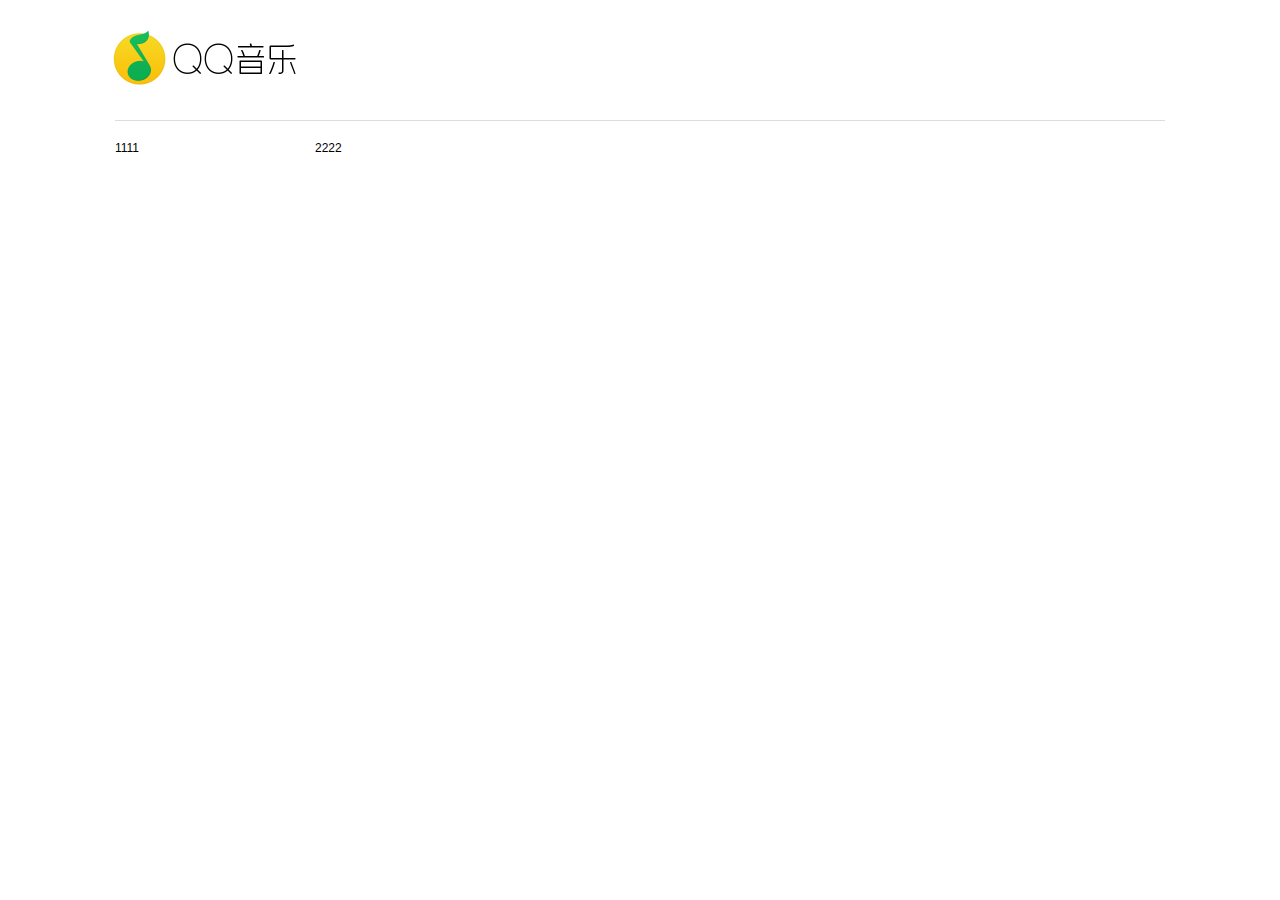
==== index.html @ 52f9a183 "Test" ====
<!DOCTYPE html>
<html>
    <head>
        <meta charset="utf-8">
        <title>QQMusic_demo</title>
        <link rel="stylesheet" href="css/main.css" media="screen" title="no title" charset="utf-8">
    </head>
    <body>
        <header id="top">
            <div class="divtop">
                <h1 class="top_logo">
                    <img class="img_logo" src="images/frame_logo_min.png" alt="QQ音乐" />
                    <a class="logo" href="http://y.qq.com/" title="QQ音乐-中国最新最全免费正版高品质音乐平台！"></a>
                </h1>
            </div>
        </header>
        <main id="main_page" class="clearfix">
            <div class="left_main fl">
                1111
            </div>
            <div class="right_main fr">
                2222
            </div>
        </main>
    </body>
</html>
---- css/main.css ----
@import url(com.css);

#top {
    width: 1050px;
    height: 120px;
    margin: 0 auto;
    position: relative;
    border-bottom: 1px solid #ddd;
}
.top_logo {
    background: url(../images/frame_logo@2x.png) no-repeat;
    background-size: 295px 113px;
    width: 295px ;
    height: 113px;
    margin: 0;
    position: absolute;
    left: -114px;
    top: 0;

}
.top_logo .img_logo {
    opacity: 0;
}
.top_logo .logo {
    display: block;
    width: 150px;
    height: 50px;
    position: absolute;
    top: 35px;
    left: 150px;
}
/*main*/
#main_page {
    width: 1050px;
    height: 626px;
    margin: 20px auto 0;
}
.left_main {
    width: 200px;

}
.right_main {
    width: 850px;
}
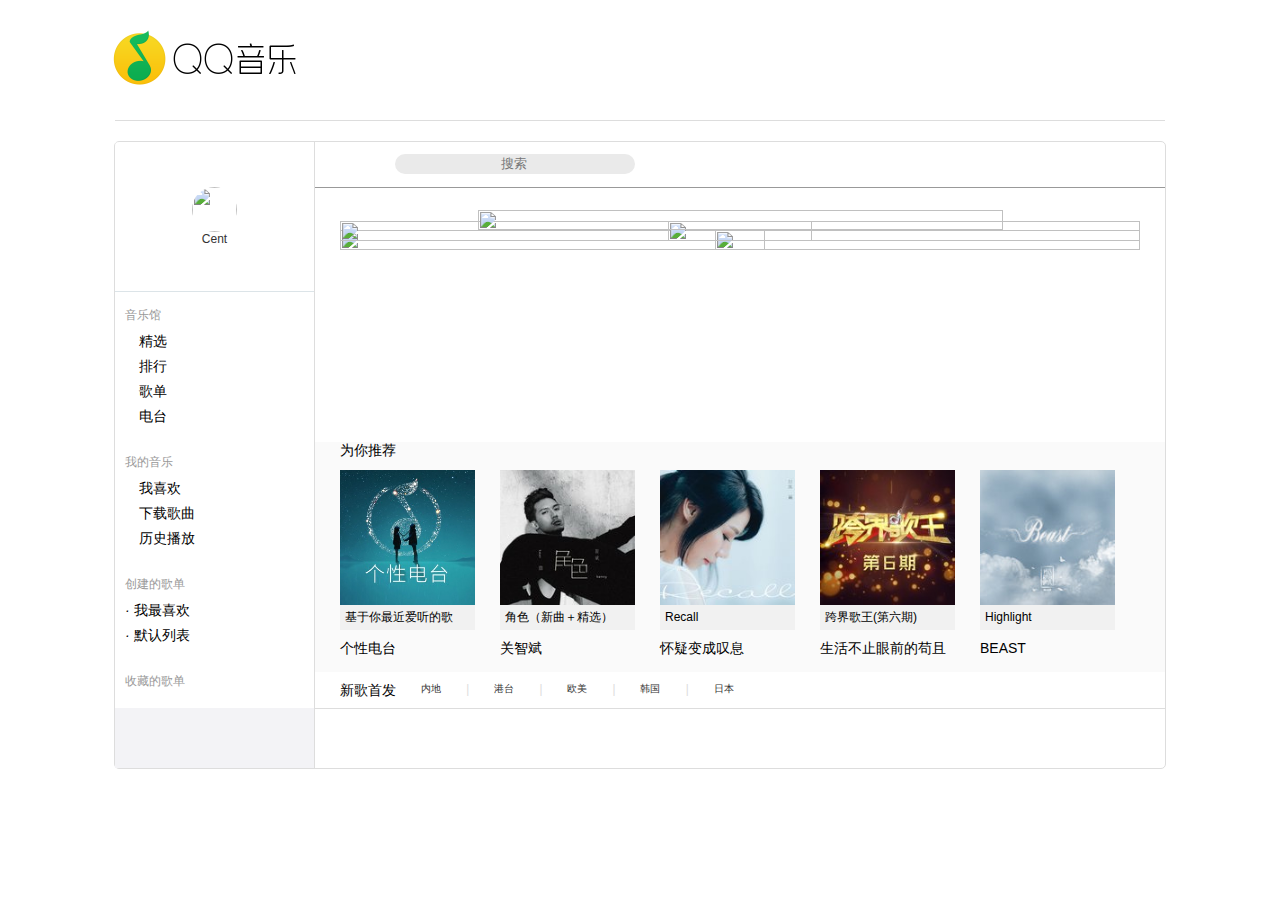
==== commit 48c5b208: "底部未做" ====
--- a/index.html
+++ b/index.html
@@ -4,6 +4,10 @@
         <meta charset="utf-8">
         <title>QQMusic_demo</title>
         <link rel="stylesheet" href="css/main.css" media="screen" title="no title" charset="utf-8">
+        <link rel="stylesheet" href="css/icon/iconfont.css" media="screen" title="no title" charset="utf-8">
+        <script type="text/javascript" src="js/jquery.js"></script>
+        <script type="text/javascript" src="js/basic.js"></script>
+
     </head>
     <body>
         <header id="top">
@@ -15,12 +19,379 @@
             </div>
         </header>
         <main id="main_page" class="clearfix">
-            <div class="left_main fl">
-                1111
+            <div class="left_area fl">
+                <div class="left_top">
+                    <img class="lhead" src="images/back.jpg" alt="" />
+                    <a href="#">Cent</a>
+                    <i></i>
+                </div>
+                <div class="left_nav">
+                    <dl class="navBox">
+                        <dt>音乐馆</dt>
+                        <dd><i class="iconfont">&#xe617;</i> 精选</dd>
+                        <dd><i class="iconfont">&#xe637;</i> 排行</dd>
+                        <dd><i class="iconfont">&#xe663;</i> 歌单</dd>
+                        <dd><i class="iconfont">&#xe708;</i> 电台</dd>
+                    </dl>
+                    <dl class="navBox">
+                        <dt>我的音乐</dt>
+                        <dd><i class="iconfont">&#xe64e;</i> 我喜欢</dd>
+                        <dd><i class="iconfont">&#xe635;</i> 下载歌曲</dd>
+                        <dd><i class="iconfont">&#xe658;</i> 历史播放</dd>
+                    </dl>
+                    <dl class="navBox clearfix">
+                        <dt>创建的歌单<i class="iconfont fr">&#xe66b;</i></dt>
+                        <dd><i class="">·</i> 我最喜欢</dd>
+                        <dd><i class="">·</i> 默认列表</dd>
+                    </dl>
+                    <dl class="navBox">
+                        <dt>收藏的歌单<i></i></dt>
+                    </dl>
+                </div>
+                <div class="left_footer clearfix">
+                    <i class="iconfont medium">&#xe6de;</i>
+                    <i class="iconfont big">&#xf0079;</i>
+                    <i class="iconfont medium">&#xe6dd;</i>
+                    <i class="iconfont fr">&#xf002f;</i>
+                    <i class="iconfont fr">&#xe612;</i>
+                </div>
             </div>
-            <div class="right_main fr">
-                2222
+            <div class="right_area fr">
+                <div class="right_top clearfix">
+                    <div class="top_search">
+                        <i class="iconfont fl">&#xe621;</i>
+                        <i class="iconfont fl">&#xe622;</i>
+                        <form class="searchBox fl" action="#" method="get">
+                            <input type="text" name="name" placeholder="搜索">
+                            <label class="hide" for="q">搜索</label>
+                        </form>
+                        <i class="iconfont fr">&#xe65a;</i>
+                        <i class="iconfont fr">&#xe64b;</i>
+                    </div>
+                </div>
+                <div class="right_main">
+                    <div class="ppt J_Poster" data-setting='{
+                                                    "width":800,
+                                                    "height":210,
+                                                    "posterWidth":525,
+                                                    "posterHeight":210,
+                                                    "scale":0.9,
+                                                    "autoPlay":true,
+                                                    "delay":1500,
+                                                    "speed":500,
+                                                    "vertcalAlign":"middle"}'>
+                        <a class="slide_prev" href="#"></a>
+                        <a class="slide_next" href="#"></a>
+                        <ul class="poster_list">
+                            <li class="poster_item"><a href="#"><img src="images/18396.jpg" width="100%" height="100%" alt="" /></a></li>
+                            <li class="poster_item"><a href="#"><img src="images/18682.jpg" width="100%" height="100%" alt="" /></a></li>
+                            <li class="poster_item"><a href="#"><img src="images/18731.jpg" width="100%" height="100%" alt="" /></a></li>
+                            <li class="poster_item"><a href="#"><img src="images/18743.jpg" width="100%" height="100%" alt="" /></a></li>
+                            <li class="poster_item"><a href="#"><img src="images/18749.jpg" width="100%" height="100%" alt="" /></a></li>
+                        </ul>
+                    </div>
+                    <div class="music_info clearfix">
+                        <div class="music_recommed">
+                            <h2>为你推荐</h2>
+                            <div class="recommend fl">
+                                <div class="re_img">
+                                    <a href="#"><img src="images/6.png" alt="" /></a>
+                                    <span>基于你最近爱听的歌</span>
+                                </div>
+                                <a href="#">个性电台</a>
+                            </div>
+                            <div class="recommend fl">
+                                <div class="re_img">
+                                    <a href="#"><img src="images/tj_1.jpg" alt="" /></a>
+                                    <span>角色（新曲＋精选）</span>
+                                </div>
+                                <a href="#">关智斌</a>
+                            </div>
+                            <div class="recommend fl">
+                                <div class="re_img">
+                                    <a href="#"><img src="images/tj_2.jpg" alt="" /></a>
+                                    <span>Recall</span>
+                                </div>
+                                <a href="#">怀疑变成叹息</a>
+                            </div>
+                            <div class="recommend fl">
+                                <div class="re_img">
+                                    <a href="#"><img src="images/tj_3.jpg" alt="" /></a>
+                                    <span>跨界歌王(第六期)</span>
+                                </div>
+                                <a href="#">生活不止眼前的苟且</a>
+                            </div>
+                            <div class="recommend fl">
+                                <div class="re_img">
+                                    <a href="#"><img src="images/tj_4.jpg" alt="" /></a>
+                                    <span>Highlight</span>
+                                </div>
+                                <a href="#">BEAST</a>
+                            </div>
+                        </div>
+                        <div class="new_singe clearfix">
+                            <dl class="newSing_title">
+                                <dt>新歌首发</dt>
+                                <dd><a href="#">内地</a></dd>
+                                <i>|</i><dd><a href="#">港台</a></dd>
+                                <i>|</i><dd><a href="#">欧美</a></dd>
+                                <i>|</i><dd><a href="#">韩国</a></dd>
+                                <i>|</i><dd><a href="#">日本</a></dd>
+                            </dl>
+                            <div class="newSing_main">
+                                <div class="newSing_nav">
+                                    <a href="javascript:;" name="script_btn" class="mod_play" title="播放全部">播放全部</a>
+                                    <a href="javascript:;" class="text_btn">播放全部</a>
+                                    <a href="javascript:;" class="prve_btn">回退</a>
+                                    <a href="javascript:;" class="next_btn">前进</a>
+                                </div>
+                                <div class="newSing_info">
+                                    <a href="#"><img src="images/newsing.jpg" alt="" /></a>
+                                    <div class="newSing_text">
+                                        <p>冲破</p>
+                                        <i></i>
+                                        <a href="#">谢霆锋</a>
+                                        <label for="">遮罩</label>
+                                    </div>
+                                </div>
+                                <div class="newSing_info">
+                                    <a href="#"><img src="images/newsing2.png" alt="" /></a>
+                                    <div class="newSing_text">
+                                        <p>相爱恨早 (《致青春》电视剧片尾曲)</p>
+                                        <i></i>
+                                        <a href="#">那英</a>
+                                        <label for="">遮罩</label>
+                                    </div>
+                                </div>
+                                <div class="newSing_info">
+                                    <a href="#"><img src="images/newsing1.png" alt="" /></a>
+                                    <div class="newSing_text">
+                                        <p>五环之歌 (Live)</p>
+                                        <i></i>
+                                        <a href="#">吴莫愁</a>
+                                        <label for="">遮罩</label>
+                                    </div>
+                                </div>
+                                <div class="newSing_info">
+                                    <a href="#"><img src="images/newsing3.jpg" alt="" /></a>
+                                    <div class="newSing_text">
+                                        <p>七月第十二天</p>
+                                        <i></i>
+                                        <a href="#">季秋洋</a>
+                                        <label for="">遮罩</label>
+                                    </div>
+                                </div>
+                                <div class="newSing_info">
+                                    <a href="#"><img src="images/newsing4.jpg" alt="" /></a>
+                                    <div class="newSing_text">
+                                        <p>单身情歌 (Live)</p>
+                                        <i></i>
+                                        <a href="#">小沈阳</a>
+                                        <label for="">遮罩</label>
+                                    </div>
+                                </div>
+                                <div class="newSing_info">
+                                    <a href="#"><img src="images/newsing5.jpg" alt="" /></a>
+                                    <div class="newSing_text">
+                                        <p>还魂门 (《老九门》电视剧主题曲)</p>
+                                        <i></i>
+                                        <a href="#">胡彦斌</a>
+                                        <label for="">遮罩</label>
+                                    </div>
+                                </div>
+                                <div class="newSing_info">
+                                    <a href="#"><img src="images/newsing6.jpg" alt="" /></a>
+                                    <div class="newSing_text">
+                                        <p>最差不过是孤独</p>
+                                        <i></i>
+                                        <a href="#">赖伟锋</a>
+                                        <label for="">遮罩</label>
+                                    </div>
+                                </div>
+                                <div class="newSing_info">
+                                    <a href="#"><img src="images/newsing7.jpg" alt="" /></a>
+                                    <div class="newSing_text">
+                                        <p>我门 (《老九门》电视剧主题曲)</p>
+                                        <i></i>
+                                        <a href="#">陈伟霆</a>
+                                        <label for="">遮罩</label>
+                                    </div>
+                                </div>
+                                <div class="newSing_info">
+                                    <a href="#"><img src="images/newsing8.jpg" alt="" /></a>
+                                    <div class="newSing_text">
+                                        <p>我好像在哪见过你</p>
+                                        <i></i>
+                                        <a href="#">薛之谦</a>
+                                        <label for="">遮罩</label>
+                                    </div>
+                                </div>
+
+                            </div>
+                        </div>
+                        <div class="music_Albums clearfix">
+                            <div class="Alb_title">
+                                <h2>专辑首发</h2>
+                            </div>
+                            <div class="Alb_PrveNext">
+                                <a class="prve_btn" href="#">后退</a>
+                                <a class="next_btn" href="#">前进</a>
+                            </div>
+                            <div class="Alb_content">
+                                <ul class="Alb_list">
+                                    <li>
+                                        <a href="#" class="Alb_poster_135">
+                                            <img src="images/zj1.jpg" alt="" />
+                                            <span class="icon_play"></span>
+                                        </a>
+                                        <p><a class="Alb_name" href="#">放逐</a></p>
+                                        <p><a class="Alb_singer" href="#">刘晓华</a></p>
+                                    </li>
+                                    <li>
+                                        <a href="#" class="Alb_poster_135">
+                                            <img src="images/zj2.jpg" alt="" />
+                                            <span class="icon_play"></span>
+                                        </a>
+                                        <p><a class="Alb_name" href="#">超音界</a></p>
+                                        <p><a class="Alb_singer" href="#">傅超华</a></p>
+                                    </li>
+                                    <li>
+                                        <a href="#" class="Alb_poster_135">
+                                            <img src="images/zj3.jpg" alt="" />
+                                            <span class="icon_play"></span>
+                                        </a>
+                                        <p><a class="Alb_name" href="#">Perspective (认知)</a></p>
+                                        <p><a class="Alb_singer" href="#">Lawson (罗森乐队)</a></p>
+                                    </li>
+                                    <li>
+                                        <a href="#" class="Alb_poster_135">
+                                            <img src="images/zj4.jpg" alt="" />
+                                            <span class="icon_play"></span>
+                                        </a>
+                                        <p><a class="Alb_name" href="#">Get Out</a></p>
+                                        <p><a class="Alb_singer" href="#">赵泳鑫</a></p>
+                                    </li>
+                                    <li>
+                                        <a href="#" class="Alb_poster_135">
+                                            <img src="images/zj5.jpg" alt="" />
+                                            <span class="icon_play"></span>
+                                        </a>
+                                        <p><a class="Alb_name" href="#">盖世英雄 第3期</a></p>
+                                        <p><a class="Alb_singer" href="#">盖世英雄</a></p>
+                                    </li>
+                                </ul>
+                            </div>
+                        </div>
+                        <div class="music_Albums clearfix">
+                            <div class="Alb_title">
+                                <h2>热门歌单</h2>
+                            </div>
+                            <div class="Alb_content">
+                                <ul class="Alb_list">
+                                    <li>
+                                        <a href="#" class="Alb_poster_135">
+                                            <img src="images/rm1.jpg" alt="" />
+                                            <span class="icon_play"></span>
+                                        </a>
+                                        <p><a class="Alb_name" href="#">夏夜晚风中甜蜜飘散的老情歌</a></p>
+                                        <p><a class="Alb_singer" href="#">华纳音乐</a></p>
+                                    </li>
+                                    <li>
+                                        <a href="#" class="Alb_poster_135">
+                                            <img src="images/rm2.jpg" alt="" />
+                                            <span class="icon_play"></span>
+                                        </a>
+                                        <p><a class="Alb_name" href="#">民谣是生活的诗</a></p>
+                                        <p><a class="Alb_singer" href="#">-只傻瓜</a></p>
+                                    </li>
+                                    <li>
+                                        <a href="#" class="Alb_poster_135">
+                                            <img src="images/rm3.jpg" alt="" />
+                                            <span class="icon_play"></span>
+                                        </a>
+                                        <p><a class="Alb_name" href="#">穿越星辰：经典科幻魔幻电影原声合辑</a></p>
+                                        <p><a class="Alb_singer" href="#">Mr.C</a></p>
+                                    </li>
+                                    <li>
+                                        <a href="#" class="Alb_poster_135">
+                                            <img src="images/rm4.jpg" alt="" />
+                                            <span class="icon_play"></span>
+                                        </a>
+                                        <p><a class="Alb_name" href="#">『华语』从年少轻狂到内敛静默</a></p>
+                                        <p><a class="Alb_singer" href="#">安易灬</a></p>
+                                    </li>
+                                    <li>
+                                        <a href="#" class="Alb_poster_135">
+                                            <img src="images/rm5.jpg" alt="" />
+                                            <span class="icon_play"></span>
+                                        </a>
+                                        <p><a class="Alb_name" href="#">「感受大师级编曲」吴庆隆老师篇。</a></p>
+                                        <p><a class="Alb_singer" href="#">小行星。</a></p>
+                                    </li>
+                                </ul>
+                            </div>
+                        </div>
+                        <div class="Pop_singer clearfix">
+                            <div class="Pop_title">
+                                <h2>热门歌手</h2>
+                            </div>
+                            <div class="Pop_more">
+                                <a href="#" class="Pop_more_link">更多  &gt;</a>
+                            </div>
+                            <div class="Pop_content">
+                                <ul class="Pop_list">
+                                    <li>
+                                        <a href="#" class="Pop_poster_135">
+                                            <img src="images/hot1.jpg" alt="" />
+                                        </a>
+                                        <p>
+                                            <a href="#" class="Singer_name">BIGBANG (빅뱅)</a>
+                                        </p>
+                                    </li>
+                                    <li>
+                                        <a href="#" class="Pop_poster_135">
+                                            <img src="images/hot2.jpg" alt="" />
+                                        </a>
+                                        <p>
+                                            <a href="#" class="Singer_name">周杰伦</a>
+                                        </p>
+                                    </li>
+                                    <li>
+                                        <a href="#" class="Pop_poster_135">
+                                            <img src="images/hot3.jpg" alt="" />
+                                        </a>
+                                        <p>
+                                            <a href="#" class="Singer_name">林俊杰</a>
+                                        </p>
+                                    </li>
+                                    <li>
+                                        <a href="#" class="Pop_poster_135">
+                                            <img src="images/hot4.jpg" alt="" />
+                                        </a>
+                                        <p>
+                                            <a href="#" class="Singer_name">陈奕迅</a>
+                                        </p>
+                                    </li>
+                                    <li>
+                                        <a href="#" class="Pop_poster_135">
+                                            <img src="images/hot5.jpg" alt="" />
+                                        </a>
+                                        <p>
+                                            <a href="#" class="Singer_name">薛之谦</a>
+                                        </p>
+                                    </li>
+                                </ul>
+                            </div>
+                        </div>
+                    </div>
+                </div>
             </div>
         </main>
+        <script>
+            $(function(){
+                //var carousel = new Carousel($("J_Poster").eq(0));
+	            Carousel.init($(".J_Poster"));
+            });
+        </script>
     </body>
 </html>
--- a/css/main.css
+++ b/css/main.css
@@ -34,11 +34,379 @@
     width: 1050px;
     height: 626px;
     margin: 20px auto 0;
-}
-.left_main {
-    width: 200px;
-
-}
+    border-radius: 5px;
+    background-color: #fff;
+    border: 1px solid #ddd;
+}
+.left_area {
+    width: 199px;
+    border-right: 1px solid #ddd;
+    background-color: rgba(255, 255, 255, 0.3);
+}
+.right_area {
+    width: 850px;
+    border-bottom: 1px solid #ddd;
+}
+/*左头*/
+.left_top {
+    height: 89px;
+    background-color: transparent;
+    text-align: center;
+    padding: 45px 0 15px;
+    border-bottom: 1px solid #dce4e8;
+}
+.left_top .lhead {
+    width: 45px;
+    height: 45px;
+    display: block;
+    margin: 0 auto;
+    text-align: center;
+    border-radius: 50%;
+}
+.left_top i {
+    display: block;
+    height: 25px;
+    background: url(../images/svip.png) center center no-repeat;
+}
+/*左身*/
+.left_nav {
+    height: 416px;
+    overflow: scroll;
+    background-color: transparent;
+}
+.left_nav .navBox {
+    padding:10px;
+}
+.left_nav .navBox dt {
+    padding: 5px 0;
+    color: #999;
+}
+.left_nav .navBox dd {
+    line-height: 25px;
+    font-size: 14px;
+}
+/*底部*/
+.left_footer  {
+    background-color: #f3f3f6;
+    height: 60px;
+    text-align: center;
+    line-height: 60px;
+}
+.left_footer .medium {
+    font-size: 24px;
+}
+.left_footer .big {
+    font-size: 26px;
+}
+/*右边部分*/
+.right_top {
+    height: 45px;
+    line-height: 45px;
+    border-bottom: 1px solid #999;
+}
+.top_search {
+}
+.searchBox {
+    position: relative;
+}
+.searchBox input {
+    border: none;
+    border-radius: 10px;
+    width: 240px;
+    height: 20px;
+    background: url(../images/pos.png) 90px center no-repeat;
+    background-size: 15px 15px;
+    text-indent: 106px;
+    background-color: #eaeaea;
+}
+/*.searchBox label {
+    position: absolute;
+    top: 0;
+    left: 136px;
+    color: #707070;
+}*/
+.searchBox input:focus {
+    background-position: 5px;
+    text-indent: 25px;
+}
+.top_search i {
+    //display: block;
+    width: 40px;
+}
+/*主体部分*/
 .right_main {
-    width: 850px;
-}
+    height: 520px;
+    overflow: auto;
+}
+.ppt {
+    height: 210px;
+    width: 800px;
+    position: relative;
+    margin: 22px auto;
+
+}
+.ppt .poster_list {
+    height: 255px;
+    width: 800px;
+}
+.ppt .slide_prev {
+    position: absolute;
+    top: 0;
+    left: 0;
+    width: 137px;
+    height: 210px;
+}
+.ppt .slide_next {
+    position: absolute;
+    top: 0;
+    right: 0;
+    width: 137px;
+    height: 210px;
+}
+.poster_list li img {
+//    width: 525px;
+//    height: 210px;
+}
+.poster_list a, .poster_list img {
+    display: block;
+}
+.poster_list .poster_item {
+    position: absolute;
+    top: 0;
+    left: 0;
+}
+/*为你推荐*/
+.music_info {
+    height: 275px;
+}
+.music_info h2 {
+    font-size: 14px;
+    font-weight: lighter;
+    display: block;
+    margin: 10px 25px;
+}
+.music_info .music_recommed {
+    height: 230px;
+    background-color: #fafafa;
+}
+.re_img {
+    margin-left: 25px;
+//    position: relative;
+}
+.re_img img {
+    display: block;
+    width: 135px;
+    height: 135px;
+}
+.re_img span {
+    display: block;;
+    width: 130px;
+    height: 25px;
+    line-height: 25px;
+    background-color: #f1f1f1;
+    padding-left: 5px;
+//    position: absolute;
+//    top:0;
+//    left: 0;
+//    padding-top: 130px;
+
+}
+.recommend .re_img a {
+    text-decoration: none;
+    display: block;
+}
+.recommend > a {
+    display: block;
+    text-decoration: none;
+    color: #000;
+    font-size: 14px;
+    padding: 10px 0 0 25px;
+}
+/*新歌首发*/
+.new_singe {
+
+}
+.new_singe .newSing_title dt, .newSing_title dd {
+    float: left;
+}
+.newSing_title dt {
+    font-size: 14px;
+    margin: 10px 0 0 25px;
+}
+.newSing_title dd  {
+    display: block;
+    font-size: 10px;
+    color: #333;
+    margin: 10px 0 0 25px;
+}
+.newSing_title i {
+    display: block;
+    float: left;
+    margin: 10px 0 0 25px;
+    color: #ddd;
+}
+.newSing_title {
+    height: 45px;
+}
+.newSing_main {
+    margin: 0 25px;
+    background-color: #fafafa;
+    clear: both;
+    border: 1px solid #fff;
+    border-radius: 5px;
+    height: 225px;
+}
+.newSing_nav {
+    height: 35px;
+    border-bottom: 1px solid #ddd;
+    line-height: 35px;
+}
+.newSing_nav a,.Alb_PrveNext a {
+    height: 16px;
+    display: inline-block;
+    background-image: url(../images/icon_sprite@2x.png);
+    background-repeat: no-repeat;
+    background-size: 108px 327px;
+    overflow: hidden;
+
+}
+.newSing_nav .text_btn {
+    background-image: none;
+}
+.newSing_nav .mod_play {
+    width: 16px;
+    height: 16px;
+    text-indent: -99999px;
+    background-position: 0 -35px;
+    margin-left: 25px;
+}
+.next_btn {
+    width: 16px;
+    text-indent: -99999px;
+    margin: 0 10px;
+    background-position: 0 -70px;
+}
+.prve_btn {
+    width: 16px;
+    text-indent: -99999px;
+    margin-left: 620px;
+    background-position: 0 -53px;
+}
+.newSing_info {
+    width: 230px;
+    height: 55px;
+    float: left;
+}
+.newSing_info img {
+    height: 45px;
+    width: 45px;
+    margin: 15px 10px 10px 25px;
+    float: left;
+}
+.newSing_text {
+    width: 145px;
+    float: left;
+    margin-top: 15px;
+}
+.newSing_text label {
+    display: none;
+}
+.newSing_text p {
+    width: 110px;
+    text-overflow: ellipsis;
+    white-space: nowrap;
+    line-height: 20px;
+}
+.newSing_text i {
+    width: 20px;
+    display: block;
+}
+.newSing_text a {
+    color: #ccc;
+}
+/*专辑首发*/
+.music_Albums {
+    width: 100%;
+    height: 280px;
+    background: -webkit-linear-gradient(top,#fafafa,white);
+    background: -moz-linear-gradient(top, #fafafa, rgba(255, 255, 255, 0.5));
+    background: -o-linear-gradient(top, #fafafa, rgba(255, 255, 255, 0.5));
+    position: relative;
+}
+.Alb_PrveNext,
+.Pop_more .Pop_more_link {
+    position: absolute;
+    top: 10px;
+    right: 40px;
+}
+.Alb_title, .Pop_title {
+    height: 40px;
+    line-height: 40px;
+}
+.Alb_content, .Pop_content {
+    overflow: hidden;
+    margin: 10px 12.5px;
+    width: 825px;
+}
+.Alb_list,
+.Pop_list {
+    float: left;
+    overflow: hidden;
+    width: 825px;
+}
+.Alb_list li,
+.Pop_list li {
+    width: 135px;
+    margin: 0 12.5px;
+    float: left;
+}
+.Alb_list a, .Alb_list img {
+    display: block;
+}
+.Alb_list img,
+.Pop_list img {
+    width: 135px;
+    height: 135px;
+}
+.Alb_list .icon_play {
+    display: none;
+}
+.Alb_list li p,
+.Pop_list li p{
+    line-height: 20px;
+    height: 20px;
+    margin-top: 3px;
+    width: 135px;
+    text-overflow: ellipsis;
+    white-space: nowrap;
+    overflow: hidden;
+}
+.Alb_list .Alb_name {
+    height: 20px;
+    line-height: 20px;
+    font-size: 14px;
+}
+.Alb_list .Alb_name:hover,
+.Alb_list .Alb_singer:hover,
+.Pop_list .Singer_name:hover {
+    color: green;
+}
+.Alb_list .Alb_singer {
+    height: 20px;
+    line-height: 20px;
+}
+/*热门歌手*/
+.Pop_singer {
+    height: 250px;
+    background: -webkit-linear-gradient(top,#fafafa,white);
+    background: -moz-linear-gradient(top, #fafafa, rgba(255, 255, 255, 0.5));
+    background: -o-linear-gradient(top, #fafafa, rgba(255, 255, 255, 0.5));
+    position: relative;
+}
+.Pop_list img {
+    border: 0 none;
+    border-radius: 50%;
+}
+.Pop_list li p {
+    text-align: center;
+}
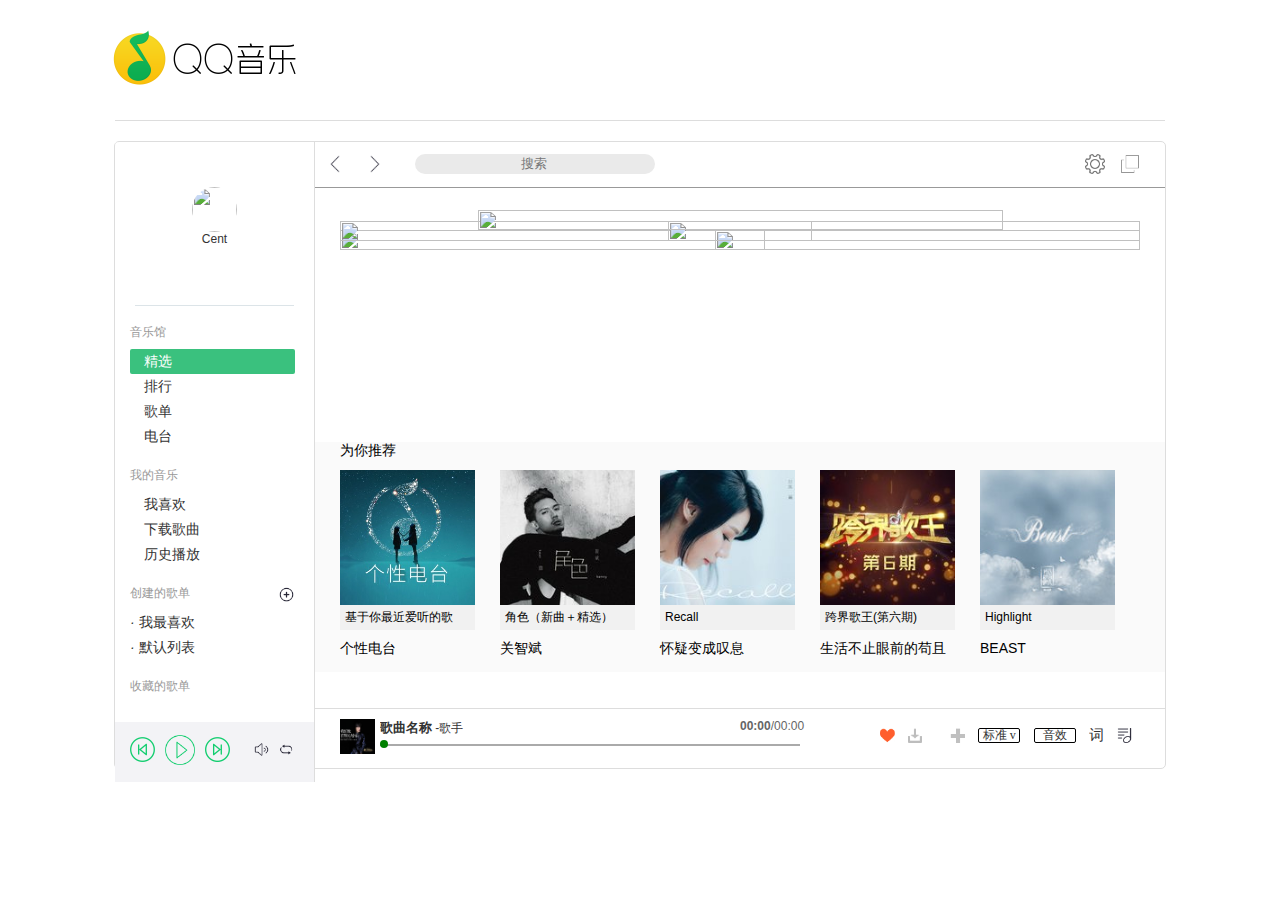
==== commit 6a964464: "布局交互未做" ====
--- a/index.html
+++ b/index.html
@@ -24,49 +24,56 @@
                     <img class="lhead" src="images/back.jpg" alt="" />
                     <a href="#">Cent</a>
                     <i></i>
+                    <div></div>
                 </div>
                 <div class="left_nav">
                     <dl class="navBox">
                         <dt>音乐馆</dt>
-                        <dd><i class="iconfont">&#xe617;</i> 精选</dd>
-                        <dd><i class="iconfont">&#xe637;</i> 排行</dd>
-                        <dd><i class="iconfont">&#xe663;</i> 歌单</dd>
-                        <dd><i class="iconfont">&#xe708;</i> 电台</dd>
+                        <dd><a href="#" class="action"><i class="iconfont">&#xe617;</i> 精选</a></dd>
+                        <dd><a><i class="iconfont">&#xe637;</i> 排行</a></dd>
+                        <dd><a><i class="iconfont">&#xe663;</i> 歌单</a></dd>
+                        <dd><a><i class="iconfont">&#xe708;</i> 电台</a></dd>
                     </dl>
                     <dl class="navBox">
                         <dt>我的音乐</dt>
-                        <dd><i class="iconfont">&#xe64e;</i> 我喜欢</dd>
-                        <dd><i class="iconfont">&#xe635;</i> 下载歌曲</dd>
-                        <dd><i class="iconfont">&#xe658;</i> 历史播放</dd>
+                        <dd><a><i class="iconfont">&#xe64e;</i> 我喜欢</a></dd>
+                        <dd><a><i class="iconfont">&#xe635;</i> 下载歌曲</a></dd>
+                        <dd><a><i class="iconfont">&#xe658;</i> 历史播放</a></dd>
                     </dl>
-                    <dl class="navBox clearfix">
-                        <dt>创建的歌单<i class="iconfont fr">&#xe66b;</i></dt>
-                        <dd><i class="">·</i> 我最喜欢</dd>
-                        <dd><i class="">·</i> 默认列表</dd>
+                    <dl class="navBox list_add">
+                        <dt>创建的歌单<a class="add_songs"></a></dt>
+                        <dd><a><i class="">·</i> 我最喜欢</a></dd>
+                        <dd><a><i class="">·</i> 默认列表</a></dd>
                     </dl>
                     <dl class="navBox">
                         <dt>收藏的歌单<i></i></dt>
                     </dl>
                 </div>
-                <div class="left_footer clearfix">
-                    <i class="iconfont medium">&#xe6de;</i>
-                    <i class="iconfont big">&#xf0079;</i>
-                    <i class="iconfont medium">&#xe6dd;</i>
-                    <i class="iconfont fr">&#xf002f;</i>
-                    <i class="iconfont fr">&#xe612;</i>
+                <div class="left_footer">
+                    <div class="m_play_controls">
+                        <a class="m_play_btn prev" title="上一首"></a>
+                        <a class="m_play_btn ctrl-play" title="暂停"></a>
+                        <a class="m_play_btn next" title="下一首"></a>
+                        <a class="m_play_btn volume" title="音量"></a>
+                        <a class="m_play_btn mode" title="循环模式"></a>
+                    </div>
                 </div>
             </div>
             <div class="right_area fr">
                 <div class="right_top clearfix">
                     <div class="top_search">
-                        <i class="iconfont fl">&#xe621;</i>
-                        <i class="iconfont fl">&#xe622;</i>
-                        <form class="searchBox fl" action="#" method="get">
+                        <a class="search_prve_btn"></a>
+                        <a class="search_next_btn"></a>
+                        <!--<i class="iconfont fl">&#xe621;</i>
+                        <i class="iconfont fl">&#xe622;</i>-->
+                        <form class="searchBox" action="#" method="get">
                             <input type="text" name="name" placeholder="搜索">
                             <label class="hide" for="q">搜索</label>
                         </form>
-                        <i class="iconfont fr">&#xe65a;</i>
-                        <i class="iconfont fr">&#xe64b;</i>
+                        <a class="Set_up"></a>
+                        <a class="streamline"></a>
+                        <!--<i class="iconfont fr">&#xe65a;</i>
+                        <i class="iconfont fr">&#xe64b;</i>-->
                     </div>
                 </div>
                 <div class="right_main">
@@ -145,87 +152,89 @@
                                     <a href="javascript:;" class="prve_btn">回退</a>
                                     <a href="javascript:;" class="next_btn">前进</a>
                                 </div>
-                                <div class="newSing_info">
-                                    <a href="#"><img src="images/newsing.jpg" alt="" /></a>
-                                    <div class="newSing_text">
-                                        <p>冲破</p>
-                                        <i></i>
-                                        <a href="#">谢霆锋</a>
-                                        <label for="">遮罩</label>
-                                    </div>
-                                </div>
-                                <div class="newSing_info">
-                                    <a href="#"><img src="images/newsing2.png" alt="" /></a>
-                                    <div class="newSing_text">
-                                        <p>相爱恨早 (《致青春》电视剧片尾曲)</p>
-                                        <i></i>
-                                        <a href="#">那英</a>
-                                        <label for="">遮罩</label>
-                                    </div>
-                                </div>
-                                <div class="newSing_info">
-                                    <a href="#"><img src="images/newsing1.png" alt="" /></a>
-                                    <div class="newSing_text">
-                                        <p>五环之歌 (Live)</p>
-                                        <i></i>
-                                        <a href="#">吴莫愁</a>
-                                        <label for="">遮罩</label>
-                                    </div>
-                                </div>
-                                <div class="newSing_info">
-                                    <a href="#"><img src="images/newsing3.jpg" alt="" /></a>
-                                    <div class="newSing_text">
-                                        <p>七月第十二天</p>
-                                        <i></i>
-                                        <a href="#">季秋洋</a>
-                                        <label for="">遮罩</label>
-                                    </div>
-                                </div>
-                                <div class="newSing_info">
-                                    <a href="#"><img src="images/newsing4.jpg" alt="" /></a>
-                                    <div class="newSing_text">
-                                        <p>单身情歌 (Live)</p>
-                                        <i></i>
-                                        <a href="#">小沈阳</a>
-                                        <label for="">遮罩</label>
-                                    </div>
-                                </div>
-                                <div class="newSing_info">
-                                    <a href="#"><img src="images/newsing5.jpg" alt="" /></a>
-                                    <div class="newSing_text">
-                                        <p>还魂门 (《老九门》电视剧主题曲)</p>
-                                        <i></i>
-                                        <a href="#">胡彦斌</a>
-                                        <label for="">遮罩</label>
-                                    </div>
-                                </div>
-                                <div class="newSing_info">
-                                    <a href="#"><img src="images/newsing6.jpg" alt="" /></a>
-                                    <div class="newSing_text">
-                                        <p>最差不过是孤独</p>
-                                        <i></i>
-                                        <a href="#">赖伟锋</a>
-                                        <label for="">遮罩</label>
-                                    </div>
-                                </div>
-                                <div class="newSing_info">
-                                    <a href="#"><img src="images/newsing7.jpg" alt="" /></a>
-                                    <div class="newSing_text">
-                                        <p>我门 (《老九门》电视剧主题曲)</p>
-                                        <i></i>
-                                        <a href="#">陈伟霆</a>
-                                        <label for="">遮罩</label>
-                                    </div>
-                                </div>
-                                <div class="newSing_info">
-                                    <a href="#"><img src="images/newsing8.jpg" alt="" /></a>
-                                    <div class="newSing_text">
-                                        <p>我好像在哪见过你</p>
-                                        <i></i>
-                                        <a href="#">薛之谦</a>
-                                        <label for="">遮罩</label>
-                                    </div>
-                                </div>
+                                <ul class="newSing_info">
+                                    <li>
+                                        <a href="#"><img src="images/newsing.jpg" alt="" /></a>
+                                        <div class="newSing_text">
+                                            <p>冲破</p>
+                                            <i></i>
+                                            <a href="#">谢霆锋</a>
+                                            <label for="">遮罩</label>
+                                        </div>
+                                    </li>
+                                    <li>
+                                        <a href="#"><img src="images/newsing2.png" alt="" /></a>
+                                        <div class="newSing_text">
+                                            <p>相爱恨早 (《致青春》电视剧片尾曲)</p>
+                                            <i></i>
+                                            <a href="#">那英</a>
+                                            <label for="">遮罩</label>
+                                        </div>
+                                    </li>
+                                    <li>
+                                        <a href="#"><img src="images/newsing1.png" alt="" /></a>
+                                        <div class="newSing_text">
+                                            <p>五环之歌 (Live)</p>
+                                            <i></i>
+                                            <a href="#">吴莫愁</a>
+                                            <label for="">遮罩</label>
+                                        </div>
+                                    </li>
+                                    <li>
+                                        <a href="#"><img src="images/newsing3.jpg" alt="" /></a>
+                                        <div class="newSing_text">
+                                            <p>七月第十二天</p>
+                                            <i></i>
+                                            <a href="#">季秋洋</a>
+                                            <label for="">遮罩</label>
+                                        </div>
+                                    </li>
+                                    <li>
+                                        <a href="#"><img src="images/newsing4.jpg" alt="" /></a>
+                                        <div class="newSing_text">
+                                            <p>单身情歌 (Live)</p>
+                                            <i></i>
+                                            <a href="#">小沈阳</a>
+                                            <label for="">遮罩</label>
+                                        </div>
+                                    </li>
+                                    <li>
+                                        <a href="#"><img src="images/newsing5.jpg" alt="" /></a>
+                                        <div class="newSing_text">
+                                            <p>还魂门 (《老九门》电视剧主题曲)</p>
+                                            <i></i>
+                                            <a href="#">胡彦斌</a>
+                                            <label for="">遮罩</label>
+                                        </div>
+                                    </li>
+                                    <li>
+                                        <a href="#"><img src="images/newsing6.jpg" alt="" /></a>
+                                        <div class="newSing_text">
+                                            <p>最差不过是孤独</p>
+                                            <i></i>
+                                            <a href="#">赖伟锋</a>
+                                            <label for="">遮罩</label>
+                                        </div>
+                                    </li>
+                                    <li>
+                                        <a href="#"><img src="images/newsing7.jpg" alt="" /></a>
+                                        <div class="newSing_text">
+                                            <p>我门 (《老九门》电视剧主题曲)</p>
+                                            <i></i>
+                                            <a href="#">陈伟霆</a>
+                                            <label for="">遮罩</label>
+                                        </div>
+                                    </li>
+                                    <li>
+                                        <a href="#"><img src="images/newsing8.jpg" alt="" /></a>
+                                        <div class="newSing_text">
+                                            <p>我好像在哪见过你</p>
+                                            <i></i>
+                                            <a href="#">薛之谦</a>
+                                            <label for="">遮罩</label>
+                                        </div>
+                                    </li>
+                                </ul>
 
                             </div>
                         </div>
@@ -384,8 +393,44 @@
                             </div>
                         </div>
                     </div>
+
+                </div>
+                <div class="right_footer clearfix">
+                    <div class="wrap" id="g_player">
+                        <div class="head">
+                            <img src="images/newsing8.jpg" alt="" />
+                            <a href="#" class="mask"></a>
+                        </div>
+                        <div class="play">
+                            <div class="words">
+                                <a class="song" href="#">歌曲名称</a>
+                                <span><a href="#">-歌手</a></span>
+                                <span class="time"><em>00:00</em>/00:00 </span>
+                            </div>
+                            <div class="m-pbar">
+                                <div class="barbg">
+                                    <div class="rdy"></div>
+                                    <div class="cur">
+                                        <span class="cur_thumb"></span>
+                                    </div>
+                                </div>
+                            </div>
+                        </div>
+                        <div class="down">
+                            <a href="#" class="love">最喜欢</a>
+                            <a href="#" class="download">下载</a>
+                        </div>
+                        <div class="other">
+                            <a href="#" class="more">更多</a>
+                            <a href="#" class="quality">标准 v</a>
+                            <a href="#" class="Sound">音效</a>
+                            <a href="#" class="Lyric">词</a>
+                            <a href="#" class="Playlist">播放列表</a>
+                        </div>
+                    </div>
                 </div>
             </div>
+
         </main>
         <script>
             $(function(){
--- a/css/main.css
+++ b/css/main.css
@@ -45,15 +45,16 @@
 }
 .right_area {
     width: 850px;
-    border-bottom: 1px solid #ddd;
+
 }
 /*左头*/
 .left_top {
-    height: 89px;
+    height: 119px;
     background-color: transparent;
     text-align: center;
-    padding: 45px 0 15px;
-    border-bottom: 1px solid #dce4e8;
+    padding: 45px 0 0;
+    position: relative;
+    //border-bottom: 1px solid #dce4e8;
 }
 .left_top .lhead {
     width: 45px;
@@ -67,6 +68,13 @@
     display: block;
     height: 25px;
     background: url(../images/svip.png) center center no-repeat;
+}
+.left_top div {
+    border-bottom: 1px solid #dce4e8;
+    width: 80%;
+    position: absolute;
+    left: 10%;
+    bottom: 0;
 }
 /*左身*/
 .left_nav {
@@ -75,28 +83,106 @@
     background-color: transparent;
 }
 .left_nav .navBox {
-    padding:10px;
+    margin:10px;
 }
 .left_nav .navBox dt {
-    padding: 5px 0;
+    padding: 8px 5px;
     color: #999;
 }
 .left_nav .navBox dd {
     line-height: 25px;
     font-size: 14px;
+    width: 170px;
+}
+.left_nav .navBox a {
+    margin-left: 5px;
+}
+.left_nav .navBox .action {
+    background-color: #3ac17e;
+    display: block;
+    border-radius: 2px;
+    color: #fff;
+}
+.left_nav .list_add {
+    position: relative;
+}
+.left_nav .list_add .add_songs {
+    display: block;
+    background-image: url(../images/add.png);
+    height: 15px;
+    width: 15px;
+    background-size: 15px 15px;
+    position: absolute;
+    top:10px;
+    right: 10px;
+
 }
 /*底部*/
 .left_footer  {
     background-color: #f3f3f6;
     height: 60px;
-    text-align: center;
     line-height: 60px;
 }
-.left_footer .medium {
-    font-size: 24px;
-}
-.left_footer .big {
-    font-size: 26px;
+.left_footer .m_play_controls {
+    position: relative;
+    height: 60px;
+}
+.left_footer .m_play_controls .m_play_btn {
+    height: 60px;
+    display: block;
+/*    background-image: url(../images/icon_sprite@2x.png);
+    background-repeat: no-repeat;*/
+    overflow: hidden;
+}
+.m_play_controls .prev {
+    width: 25px;
+    height: 25px;
+    background-image: url(../images/prevsong2.png);
+    background-repeat: no-repeat;
+    background-size: 25px 25px;
+    position: absolute;
+    top: 15px;
+    left: 15px;
+}
+.m_play_controls .ctrl-play {
+    width: 30px;
+    height: 30px;
+    background-image: url(../images/play2.png);
+    background-repeat: no-repeat;
+    background-size: 30px 30px;
+    position: absolute;
+    top: 12.5px;
+    left: 50px;
+}
+.m_play_controls .next {
+    width: 25px;
+    height: 25px;
+    background-image: url(../images/nextsong2.png);
+    background-repeat: no-repeat;
+    background-size: 25px 25px;
+    position: absolute;
+    top: 15px;
+    left: 90px;
+}
+.m_play_controls .volume {
+    width: 20px;
+    height: 20px;
+    background-image: url(../images/vol1.png);
+    background-repeat: no-repeat;
+    background-size: 15px 15px;
+    position: absolute;
+    top: 20px;
+    right: 40px;
+}
+.m_play_controls .mode {
+    width: 20px;
+    height: 20px;
+    background-image: url(../images/cycle_list.png);
+    background-repeat: no-repeat;
+    background-size: 15px 15px;
+    position: absolute;
+    top: 20px;
+    right: 15px;
 }
 /*右边部分*/
 .right_top {
@@ -105,9 +191,58 @@
     border-bottom: 1px solid #999;
 }
 .top_search {
+    position: relative;
+}
+.top_search a {
+    display: block;
 }
 .searchBox {
-    position: relative;
+
+}
+.top_search .search_prve_btn{
+    height: 20px;
+    width: 20px;
+    background-image: url(../images/left.png);
+    background-repeat: no-repeat;
+    background-size: 20px 20px;
+    position: absolute;
+    top: 12px;
+    left: 10px;
+}
+.top_search .search_next_btn{
+    height: 20px;
+    width: 20px;
+    background-image: url(../images/right.png);
+    background-repeat: no-repeat;
+    background-size: 20px 20px;
+    position: absolute;
+    top: 12px;
+    left: 50px;
+}
+.top_search .searchBox {
+    position: absolute;
+    top:0;
+    left: 100px;
+}
+.top_search .Set_up {
+    height: 20px;
+    width: 20px;
+    background-image: url(../images/Set_up.png);
+    background-repeat: no-repeat;
+    background-size: 20px 20px;
+    position: absolute;
+    top: 12px;
+    right: 60px;
+}
+.top_search .streamline {
+    height: 20px;
+    width: 20px;
+    background-image: url(../images/streamline.png);
+    background-repeat: no-repeat;
+    background-size: 20px 20px;
+    position: absolute;
+    top: 12px;
+    right: 25px;
 }
 .searchBox input {
     border: none;
@@ -119,24 +254,20 @@
     text-indent: 106px;
     background-color: #eaeaea;
 }
-/*.searchBox label {
-    position: absolute;
-    top: 0;
-    left: 136px;
-    color: #707070;
-}*/
+
 .searchBox input:focus {
     background-position: 5px;
     text-indent: 25px;
 }
 .top_search i {
-    //display: block;
+    display: block;
     width: 40px;
 }
 /*主体部分*/
 .right_main {
     height: 520px;
     overflow: auto;
+    border-bottom: 1px solid #ddd;
 }
 .ppt {
     height: 210px;
@@ -205,10 +336,6 @@
     line-height: 25px;
     background-color: #f1f1f1;
     padding-left: 5px;
-//    position: absolute;
-//    top:0;
-//    left: 0;
-//    padding-top: 130px;
 
 }
 .recommend .re_img a {
@@ -247,14 +374,15 @@
 }
 .newSing_title {
     height: 45px;
+    margin-top: 25px;
 }
 .newSing_main {
-    margin: 0 25px;
+    margin: 0 25px 25px 25px;
     background-color: #fafafa;
     clear: both;
     border: 1px solid #fff;
     border-radius: 5px;
-    height: 225px;
+    height: 250px;
 }
 .newSing_nav {
     height: 35px;
@@ -262,40 +390,52 @@
     line-height: 35px;
 }
 .newSing_nav a,.Alb_PrveNext a {
-    height: 16px;
     display: inline-block;
-    background-image: url(../images/icon_sprite@2x.png);
-    background-repeat: no-repeat;
-    background-size: 108px 327px;
+    /*background-image: url(../images/icon_sprite@2x.png);
+    background-repeat: no-repeat;
+    background-size: 108px 327px;*/
     overflow: hidden;
 
 }
+
 .newSing_nav .text_btn {
-    background-image: none;
+
 }
 .newSing_nav .mod_play {
     width: 16px;
-    height: 16px;
+    height: 26px;
     text-indent: -99999px;
-    background-position: 0 -35px;
+    background-image: url(../images/play1.png);
+    background-repeat: no-repeat;
+    background-size: 16px 16px;
     margin-left: 25px;
 }
 .next_btn {
     width: 16px;
+    height: 26px;
     text-indent: -99999px;
-    margin: 0 10px;
-    background-position: 0 -70px;
+    background-image: url(../images/R1.png);
+    background-repeat: no-repeat;
+    background-size: 16px 16px;
+    margin-left: 15px;
 }
 .prve_btn {
     width: 16px;
+    height: 26px;
     text-indent: -99999px;
-    margin-left: 620px;
-    background-position: 0 -53px;
+    background-image: url(../images/L1.png);
+    background-repeat: no-repeat;
+    background-size: 16px 16px;
+    margin-left: 630px;
 }
 .newSing_info {
-    width: 230px;
-    height: 55px;
-    float: left;
+    width: 798px;
+    height: 60px;
+    float: left;
+}
+.newSing_info li {
+    float: left;
+    margin-right: 30px;
 }
 .newSing_info img {
     height: 45px;
@@ -316,6 +456,7 @@
     text-overflow: ellipsis;
     white-space: nowrap;
     line-height: 20px;
+    overflow: hidden;
 }
 .newSing_text i {
     width: 20px;
@@ -360,9 +501,7 @@
     margin: 0 12.5px;
     float: left;
 }
-.Alb_list a, .Alb_list img {
-    display: block;
-}
+
 .Alb_list img,
 .Pop_list img {
     width: 135px;
@@ -371,15 +510,15 @@
 .Alb_list .icon_play {
     display: none;
 }
-.Alb_list li p,
+.Alb_list li p ,
 .Pop_list li p{
     line-height: 20px;
     height: 20px;
     margin-top: 3px;
     width: 135px;
-    text-overflow: ellipsis;
     white-space: nowrap;
     overflow: hidden;
+    text-overflow: ellipsis;
 }
 .Alb_list .Alb_name {
     height: 20px;
@@ -410,3 +549,180 @@
 .Pop_list li p {
     text-align: center;
 }
+/*底部*/
+.right_footer {
+    height: 60px;
+    position: relative;
+}
+.wrap .head, .wrap .play, .wrap .m-pbar,
+.wrap .down .wrap .other {
+    float: left;
+}
+.wrap .head, .wrap .head img {
+    width: 35px;
+    height: 35px;
+    //border-radius: 4px;
+}
+.wrap .head {
+    margin: 10px 10px 10px 25px;
+}
+.wrap .mask {
+    position: absolute;
+    top:10px;
+    left: 25px;
+    display: block;
+    width: 35px;
+    height: 35px;
+
+}
+.wrap .mask:hover {
+    opacity: 0.7;
+    background: url(../images/playUp.png) center center no-repeat;
+    background-size: 15px 15px;
+
+}
+.wrap .play {
+    position: absolute;
+    top: 10px;
+    left: 65px;
+    width: 420px;
+}
+.wrap .play .words {
+    height: 16px;
+    overflow: hidden;
+}
+.wrap .play .words .song {
+    font-size: 13px;
+    font-weight: bold;
+    font-family: "微软雅黑";
+}
+.wrap .play .words a:hover {
+    color: green;
+}
+.wrap .play .time {
+    position: absolute;
+    top: 0;
+    left: 360px;
+    color: #656565;
+}
+.wrap .play .time em {
+    font-style: normal;
+    font-weight: bold;
+}
+/*进度条*/
+.paly * {
+    box-sizing: content-box;
+}
+.wrap .m-pbar {
+    position: absolute;
+    top: 25px;
+    left: 0;
+}
+.wrap .m-pbar .barbg {
+    height: 2px;
+    width: 420px;
+    background-color: #cdcdcd;
+}
+.wrap .m-pbar .barbg .rdy {
+    position: absolute;
+    top: 0;
+    left: 0;
+    bottom: 0;
+    width: 100%;
+    height: 2px;
+    background: #aaa;
+}
+.wrap .m-pbar .barbg .cur {
+    position: absolute;
+    top: 0;
+    left: 0;
+    bottom: 0;
+    height: 2px;
+    background: green;
+}
+.cur .cur_thumb {
+    position: absolute;
+    top: 0;
+    left: 0;
+    background-color: green;
+    border-radius: 50%;
+    height: 8px;
+    width: 8px;
+    margin-top: -4px;
+    cursor: pointer;
+}
+.wrap .down {
+    position: absolute;
+    top: 0;
+    right: 225px;
+    width: 60px;
+    height: 60px;
+    line-height: 60px;
+}
+.down a {
+    margin-right: 10px;
+}
+.down a,
+.other a {
+    display: inline-block;
+    width: 15px;
+    height: 15px;
+    background-image: url(../images/icon_sprite@2x.png);
+    background-size: 144px 432px;
+    background-repeat: no-repeat;
+    overflow: hidden;
+    text-indent: -99999px;
+}
+.down .love {
+    background-position: -81px -132px;
+}
+.down .download {
+    background-image: url(../images/icon_sprite@2x.png);
+    background-size: 238px 720px;
+    background-position: -133px -273px
+}
+.wrap .other {
+    width: 200px;
+    position: absolute;
+    top: 0;
+    right: 25px;
+    height: 60px;
+    line-height: 60px;
+}
+.other a {
+    margin-left: 10px;
+    cursor: pointer;
+}
+.other .more {
+    background-size: 270px 816px;
+    background-position:-59px -232px ;
+}
+.other .quality,
+.other .Sound {
+    font-family: "微软雅黑";
+    text-indent: 0;
+    background: none;
+    width: 40px;
+    height: 13px;
+    line-height: 13px;
+    text-align: center;
+    border: 1px solid #000;
+    border-radius: 2px;
+}
+.other .Lyric {
+    font-family: "微软雅黑";
+    font-size: 15px;
+    text-indent: 0;
+    background: none;
+    width: 15px;
+    height: 15px;
+    line-height: 15px;
+
+}
+.other .Playlist {
+    background-image: url(../images/PlayList.png);
+    background-repeat: no-repeat;
+    height: 15px;
+    width: 15px;
+    background-size: 15px 15px;
+}
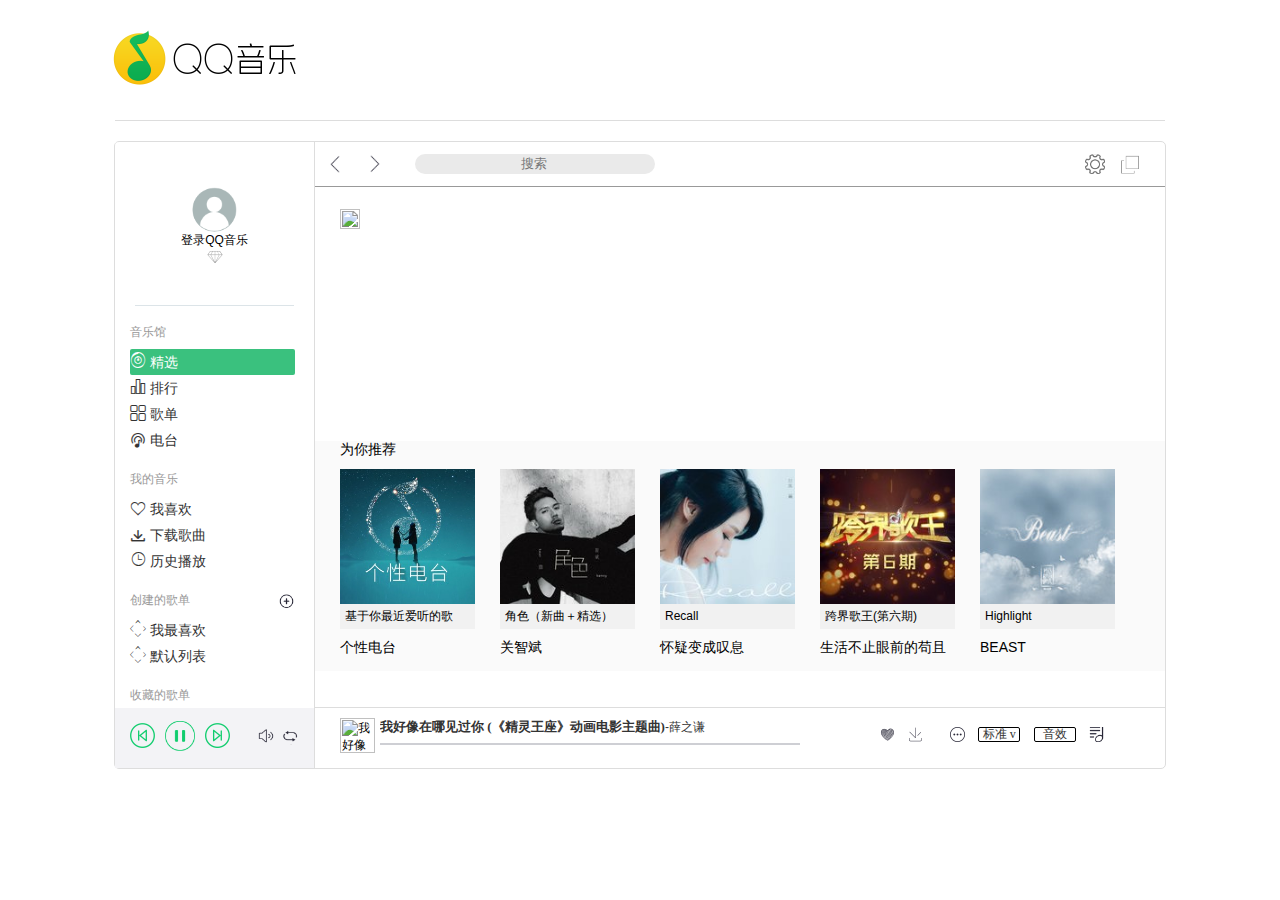
==== commit d47eaab3: "以雪碧图形式使用图片" ====
--- a/index.html
+++ b/index.html
@@ -6,44 +6,94 @@
         <link rel="stylesheet" href="css/main.css" media="screen" title="no title" charset="utf-8">
         <link rel="stylesheet" href="css/icon/iconfont.css" media="screen" title="no title" charset="utf-8">
         <script type="text/javascript" src="js/jquery.js"></script>
-        <script type="text/javascript" src="js/basic.js"></script>
+        <script type="text/javascript" src="js/carousel.js"></script>
 
     </head>
     <body>
         <header id="top">
             <div class="divtop">
                 <h1 class="top_logo">
-                    <img class="img_logo" src="images/frame_logo_min.png" alt="QQ音乐" />
+                    <img class="img_logo" src="images/frame_logo@2x.png" alt="QQ音乐" />
                     <a class="logo" href="http://y.qq.com/" title="QQ音乐-中国最新最全免费正版高品质音乐平台！"></a>
                 </h1>
             </div>
         </header>
-        <main id="main_page" class="clearfix">
+        <main id="main_page" class="music-container clearfix">
             <div class="left_area fl">
                 <div class="left_top">
-                    <img class="lhead" src="images/back.jpg" alt="" />
-                    <a href="#">Cent</a>
-                    <i></i>
-                    <div></div>
+                    <a><img class="lhead" src="images/user-login1.png" alt="" /></a>
+                    <div class="user_info clearfix">
+                        <div class="bot"></div>
+                        <div class="top"></div>
+                        <ul class="basic_info">
+                            <li title="歌单">
+                                <a href="#">0</a>
+                                <p>歌单</p>
+                            </li>
+                            <span></span>
+                            <li title="关注">
+                                <a href="#">0</a>
+                                <p>关注</p>
+                            </li>
+                            <span></span>
+                            <li title="粉丝">
+                                <a href="#">0</a>
+                                <p>粉丝</p>
+                            </li>
+                        </ul>
+                        <ul class="vip_info">
+                            <li>
+                                <a class="vip_logo icon-img" /><a>
+                                <div class="levelProgressBar" title="等级进度"></div>
+                            </li>
+                            <li>
+                                <p>豪华: 未开通</p>
+                                <a href="#" class="open">开通</a>
+                            </li>
+                            <li>
+                                <p>年费: 未开通</p>
+                                <a href="#" class="open">开通</a>
+                            </li>
+                        </ul>
+                        <ul class="pay_info">
+                            <li>
+                                <img src="images/sui_g.png" alt="付费音乐logo" class="pay_logo" />
+                            </li>
+                            <li>
+                                <p>付费音乐包: 未开通</p>
+                                <a href="#" class="open">开通</a>
+                            </li>
+                            <li>
+                                <p>豪华付费音乐包:未开通</p>
+                                <a href="#" class="open">开通</a>
+                            </li>
+                        </ul>
+                        <a href="#" class="home">个人主页</a>
+                        <span></span>
+                        <a href="#" class="exit">退出账户</a>
+                    </div>
+                    <p>登录QQ音乐</p>
+                    <i class="icon-img"></i>
+                    <div class="slideLine"></div>
                 </div>
                 <div class="left_nav">
                     <dl class="navBox">
                         <dt>音乐馆</dt>
-                        <dd><a href="#" class="action"><i class="iconfont">&#xe617;</i> 精选</a></dd>
-                        <dd><a><i class="iconfont">&#xe637;</i> 排行</a></dd>
-                        <dd><a><i class="iconfont">&#xe663;</i> 歌单</a></dd>
-                        <dd><a><i class="iconfont">&#xe708;</i> 电台</a></dd>
+                        <dd><a href="#" class="action"><i class="iconfont">&#xe651;</i> 精选</a></dd>
+                        <dd><a><i class="iconfont">&#xe687;</i> 排行</a></dd>
+                        <dd><a><i class="iconfont">&#xe62b;</i> 歌单</a></dd>
+                        <dd><a><i class="iconfont">&#xe948;</i> 电台</a></dd>
                     </dl>
                     <dl class="navBox">
                         <dt>我的音乐</dt>
-                        <dd><a><i class="iconfont">&#xe64e;</i> 我喜欢</a></dd>
-                        <dd><a><i class="iconfont">&#xe635;</i> 下载歌曲</a></dd>
-                        <dd><a><i class="iconfont">&#xe658;</i> 历史播放</a></dd>
+                        <dd><a><i class="iconfont">&#xe602;</i> 我喜欢</a></dd>
+                        <dd><a><i class="iconfont">&#xe618;</i> 下载歌曲</a></dd>
+                        <dd><a><i class="iconfont">&#xe700;</i> 历史播放</a></dd>
                     </dl>
                     <dl class="navBox list_add">
-                        <dt>创建的歌单<a class="add_songs"></a></dt>
-                        <dd><a><i class="">·</i> 我最喜欢</a></dd>
-                        <dd><a><i class="">·</i> 默认列表</a></dd>
+                        <dt>创建的歌单<a class="add_songs icon-img"></a></dt>
+                        <dd><a><i class="iconfont">&#xe60c;</i> 我最喜欢</a></dd>
+                        <dd><a><i class="iconfont">&#xe60c;</i> 默认列表</a></dd>
                     </dl>
                     <dl class="navBox">
                         <dt>收藏的歌单<i></i></dt>
@@ -51,29 +101,34 @@
                 </div>
                 <div class="left_footer">
                     <div class="m_play_controls">
-                        <a class="m_play_btn prev" title="上一首"></a>
-                        <a class="m_play_btn ctrl-play" title="暂停"></a>
-                        <a class="m_play_btn next" title="下一首"></a>
-                        <a class="m_play_btn volume" title="音量"></a>
-                        <a class="m_play_btn mode" title="循环模式"></a>
+                        <a class="m_play_btn prev icon-img" title="上一首"></a>
+                        <a class="m_play_btn ctrl-play play icon-img" title="暂停"></a>
+                        <a class="m_play_btn next icon-img" title="下一首"></a>
+                        <div class="volume-box">
+                            <div class="bot"></div>
+                            <div class="top"></div>
+                            <div class="volume" data-volume="0.50" title="音量">
+                                <span class="volume-current"></span>
+                                <span class="volume-bar"></span>
+                                <span class="volume-event"></span>
+                            </div>
+                        </div>
+                        <a class="m_paly_btn volume-control icon-img"></a>
+                        <a class="m_play_btn list-circular icon-img" title="循环模式"></a>
                     </div>
                 </div>
             </div>
             <div class="right_area fr">
                 <div class="right_top clearfix">
                     <div class="top_search">
-                        <a class="search_prve_btn"></a>
-                        <a class="search_next_btn"></a>
-                        <!--<i class="iconfont fl">&#xe621;</i>
-                        <i class="iconfont fl">&#xe622;</i>-->
+                        <a class="search_prve_btn icon-img"></a>
+                        <a class="search_next_btn icon-img"></a>
                         <form class="searchBox" action="#" method="get">
                             <input type="text" name="name" placeholder="搜索">
                             <label class="hide" for="q">搜索</label>
                         </form>
-                        <a class="Set_up"></a>
-                        <a class="streamline"></a>
-                        <!--<i class="iconfont fr">&#xe65a;</i>
-                        <i class="iconfont fr">&#xe64b;</i>-->
+                        <a class="Set_up icon-img"></a>
+                        <a class="streamline icon-img"></a>
                     </div>
                 </div>
                 <div class="right_main">
@@ -147,10 +202,10 @@
                             </dl>
                             <div class="newSing_main">
                                 <div class="newSing_nav">
-                                    <a href="javascript:;" name="script_btn" class="mod_play" title="播放全部">播放全部</a>
+                                    <a href="javascript:;" name="script_btn" class="mod_play icon-img" title="播放全部">播放全部</a>
                                     <a href="javascript:;" class="text_btn">播放全部</a>
-                                    <a href="javascript:;" class="prve_btn">回退</a>
-                                    <a href="javascript:;" class="next_btn">前进</a>
+                                    <a href="javascript:;" class="prve_btn icon-img">回退</a>
+                                    <a href="javascript:;" class="next_btn icon-img">前进</a>
                                 </div>
                                 <ul class="newSing_info">
                                     <li>
@@ -243,8 +298,8 @@
                                 <h2>专辑首发</h2>
                             </div>
                             <div class="Alb_PrveNext">
-                                <a class="prve_btn" href="#">后退</a>
-                                <a class="next_btn" href="#">前进</a>
+                                <a class="prve_btn icon-img" href="#">后退</a>
+                                <a class="next_btn icon-img" href="#">前进</a>
                             </div>
                             <div class="Alb_content">
                                 <ul class="Alb_list">
@@ -393,50 +448,121 @@
                             </div>
                         </div>
                     </div>
-
+                </div>
+                <div class="Song_details">
+                    <!--<img src="images/newsing8.jpg" class="bgimg"></img>-->
+                    <div class="bgimg"></div>
+                    <div class="details_top">
+                        <a></a>
+                    </div>
+                    <div class="details_info">
+                        <div class="b-cover">
+                            <img src="images/newsing8.jpg" alt="歌曲专辑图片" />
+                        </div>
+                        <div class="b-music-title">
+                            <h2 class="song">歌曲名</h2>
+                            <a>歌手:歌手名</a>
+                            <a>专辑：专辑名</a>
+                        </div>
+                        <div class="m-music-lyric-wrap">
+                            <div class="inner">
+                                <ul class="js-music-lyric-content">
+                                    <li class="eof">暂无歌词...</li>
+                                </ul>
+                            </div>
+                        </div>
+                    </div>
+                </div>
+                <div class="m-music-list-wrap">
+                    <!--<div class="list-title">
+                        <h2>播放列表</h2>
+                        <p>共00首歌曲</p>
+                        <a>添加到</a>
+                        <a>清空</a>
+                    </div>
+                    <div class="Song-list">
+                        <ul>
+                            <li class="f-toe">111111</li>
+                            <li class="f-toe">222222</li>
+                            <li class="f-toe">333333</li>
+                            <li class="f-toe">444444</li>
+                        </ul>
+                    </div>-->
                 </div>
                 <div class="right_footer clearfix">
                     <div class="wrap" id="g_player">
-                        <div class="head">
+                        <div class="head u-cover">
                             <img src="images/newsing8.jpg" alt="" />
-                            <a href="#" class="mask"></a>
-                        </div>
+                        </div>
+                        <a class="mask"></a>
                         <div class="play">
-                            <div class="words">
-                                <a class="song" href="#">歌曲名称</a>
-                                <span><a href="#">-歌手</a></span>
-                                <span class="time"><em>00:00</em>/00:00 </span>
-                            </div>
+                            <div class="words u-music-title">
+                                <a class="song test">歌曲名称</a>
+                                <span><a>-歌手</a></span>
+                            </div>
+                            <span class="time"></span>
                             <div class="m-pbar">
                                 <div class="barbg">
-                                    <div class="rdy"></div>
-                                    <div class="cur">
-                                        <span class="cur_thumb"></span>
-                                    </div>
+                                    <span class="buffer-process"></span>
+                                    <span class="cur_thumb"></span>
+                                    <span class="current-process"></span>
                                 </div>
                             </div>
                         </div>
                         <div class="down">
-                            <a href="#" class="love">最喜欢</a>
-                            <a href="#" class="download">下载</a>
+                            <a class="love newicon">最喜欢</a>
+                            <a href="#" class="download newicon">下载</a>
                         </div>
                         <div class="other">
-                            <a href="#" class="more">更多</a>
+                            <a href="#" class="more newicon">更多</a>
                             <a href="#" class="quality">标准 v</a>
                             <a href="#" class="Sound">音效</a>
-                            <a href="#" class="Lyric">词</a>
-                            <a href="#" class="Playlist">播放列表</a>
+                            <!--<a class="Lyric-word">词</a>-->
+                            <a href="#" class="Playlist icon-img">播放列表</a>
                         </div>
                     </div>
                 </div>
             </div>
-
+            <div class="login-cover">
+                <div class="welcome-top">
+                    <i class="close_bg"></i>
+                </div>
+                <div class="welcome-img">
+                    <img src="images/hot1.jpg" class="u-backimg"/>
+                    <img src="images/user-login.png" class="u-head" />
+                </div>
+                <div class="login">
+                    <br />
+                    <p>
+                        <input type="text" name="qqOrPhone" placeholder="输入账号" required class="welcome-input">
+                    </p>
+                    <p>
+                        <input type="password" name="password" placeholder="输入密码" required class="welcome-input">
+                    </p>
+                    <button class="welcome-btn iconfont">&#xe691;</button>
+                    <div class="login-text">
+                        <input type="checkbox" class="mgc checklogin" name="checklogin" value="自动登录">自动登录
+                        <span>注册账号</span>
+                    </div>
+                </div>
+            </div>
         </main>
+        <script src="js/musicList.js" charset="utf-8"></script>
+        <script src="js/musicPlayer.js" charset="utf-8"></script>
         <script>
             $(function(){
                 //var carousel = new Carousel($("J_Poster").eq(0));
 	            Carousel.init($(".J_Poster"));
             });
+            new SMusic({
+                musicList : musicList,
+                autoPlay : false,  //是否自动播放
+                defaultMode : 1,  //默认播放模式，列表
+                callback : function(obj) {  //返回当前播放歌曲信息
+                    console.log(obj);
+                }
+            });
         </script>
+
     </body>
 </html>
--- a/css/main.css
+++ b/css/main.css
@@ -28,6 +28,19 @@
     position: absolute;
     top: 35px;
     left: 150px;
+}
+/*icon图标系列*/
+.icon-img {
+    display: block;
+    background-image: url(../images/icon.png);
+    background-repeat: no-repeat;
+    background-size: 100px 2740px;
+}
+.newicon {
+    display: block;
+    background-image: url(../images/newicon.png);
+    background-repeat: no-repeat;
+    background-size: 120px 360px;
 }
 /*main*/
 #main_page {
@@ -45,7 +58,7 @@
 }
 .right_area {
     width: 850px;
-
+    position: relative;
 }
 /*左头*/
 .left_top {
@@ -66,20 +79,156 @@
 }
 .left_top i {
     display: block;
-    height: 25px;
-    background: url(../images/svip.png) center center no-repeat;
-}
-.left_top div {
+    width: 16px;
+    height: 16px;
+    background-position: 0 0;
+    margin: 0 auto;
+    background-size: 50px 1370px;
+}
+.left_top .slideLine {
     border-bottom: 1px solid #dce4e8;
     width: 80%;
     position: absolute;
     left: 10%;
     bottom: 0;
 }
+
+.left_top .user_info {
+    width: 258px;
+    height: 345px;
+    background-color: #fff;
+    border: 1px solid #ddd;
+    border-radius: 8px;
+    margin: 14px;
+    position: absolute;
+    top: 88px;
+    left: -42px;
+    z-index: 20;
+    visibility: hidden;
+}
+.left_top .user_info.show {
+    visibility: visible;
+}
+.user_info .bot,
+.user_info .top {
+    width: 0;
+    height: 0;
+    border-width: 12px;
+    border-style: solid;
+    border-color: transparent transparent #ddd;
+    position: absolute;
+    top: -24px;
+    left: 115px;
+
+}
+.user_info .top {
+    border-color: transparent transparent #fff;
+    top:-22px;
+}
+
+.user_info .basic_info {
+    height: 70px;
+    border-bottom: 1px solid #ddd;
+}
+.user_info .basic_info li,
+.user_info .basic_info span,
+.user_info span {
+    float: left;
+}
+.user_info .basic_info li {
+    width: 75px;
+    margin-top: 20px;
+}
+.user_info .basic_info li:first-child {
+    margin-left: 14px;
+}
+.user_info .basic_info li a {
+    font-size: 14px;
+}
+.user_info .basic_info li a:hover  {
+    color: green;
+}
+.user_info .basic_info li p {
+    color: #888;
+}
+.user_info .basic_info span,
+.user_info span {
+    width: 1px;
+    height: 25px;
+    margin-top: 25px;
+    border-left: 1px solid #ddd;
+}
+
+.user_info .vip_info {
+    height: 115px;
+    border-bottom: 1px solid #ddd;
+}
+.vip_info li,
+.pay_info li {
+    clear: both;
+}
+.vip_info .vip_logo,
+.pay_info .pay_logo {
+    height: 25px;
+    width: 25px;
+    background-repeat: no-repeat;
+    background-size: 78px 2141px;
+    //line-height: 25px;
+    float: left;
+    margin: 25px 0 10px 15px;
+}
+.vip_info .vip_logo {
+    background-position: 0 0;
+}
+.vip_info .levelProgressBar {
+    width: 170px;
+    border-bottom: 1px solid #999;
+    float: left;
+    margin: 35px 0 0 15px;
+}
+.vip_info p,
+.pay_info p {
+    float: left;
+    margin:0 0 6px 15px;
+    color: #999;
+}
+.vip_info .open,
+.pay_info .open {
+    float: right;
+    margin-right: 30px;
+}
+.vip_info .open:hover,
+.pay_info .open:hover {
+    color: green;
+}
+
+.user_info .pay_info {
+    height: 115px;
+    border-bottom: 1px solid #ddd;
+}
+.pay_info .pay_logo {
+    background-image: url(../images/sui_g.png);
+}
+.user_info .home,
+.user_info .exit {
+    float: left;
+    display: inline-block;
+    width: 128px;
+    height: 40px;
+    line-height: 40px;
+    text-align: center;
+}
+.user_info .home:hover,
+.user_info .exit:hover {
+    color: green;
+}
+.user_info span {
+    margin-top: 10px;
+}
 /*左身*/
 .left_nav {
-    height: 416px;
-    overflow: scroll;
+    height: 402px;
+    overflow: auto;
     background-color: transparent;
 }
 .left_nav .navBox {
@@ -107,11 +256,10 @@
     position: relative;
 }
 .left_nav .list_add .add_songs {
-    display: block;
-    background-image: url(../images/add.png);
     height: 15px;
     width: 15px;
-    background-size: 15px 15px;
+    background-size: 15px 411px;
+    background-position: 0 -49px;
     position: absolute;
     top:10px;
     right: 10px;
@@ -128,66 +276,154 @@
     height: 60px;
 }
 .left_footer .m_play_controls .m_play_btn {
-    height: 60px;
-    display: block;
-/*    background-image: url(../images/icon_sprite@2x.png);
-    background-repeat: no-repeat;*/
+    display: block;
     overflow: hidden;
 }
 .m_play_controls .prev {
     width: 25px;
     height: 25px;
-    background-image: url(../images/prevsong2.png);
-    background-repeat: no-repeat;
-    background-size: 25px 25px;
+    background-size: 25px 685px;
+    background-position: 0 -487px;
     position: absolute;
     top: 15px;
     left: 15px;
 }
-.m_play_controls .ctrl-play {
+.m_play_controls .ctrl-play{
     width: 30px;
     height: 30px;
-    background-image: url(../images/play2.png);
-    background-repeat: no-repeat;
-    background-size: 30px 30px;
+    background-size: 30px 821px;
+    background-position: 0 -404px;
     position: absolute;
     top: 12.5px;
     left: 50px;
+}
+.m_play_controls .ctrl-play.play {
+    background-position: 0 -404px;
+}
+.m_play_controls .ctrl-play.paused {
+    background-position: 0 -464px;
 }
 .m_play_controls .next {
     width: 25px;
     height: 25px;
-    background-image: url(../images/nextsong2.png);
-    background-repeat: no-repeat;
-    background-size: 25px 25px;
+    background-size: 25px 685px;
+    background-position: 0 -287px;
     position: absolute;
     top: 15px;
     left: 90px;
 }
-.m_play_controls .volume {
-    width: 20px;
-    height: 20px;
-    background-image: url(../images/vol1.png);
-    background-repeat: no-repeat;
-    background-size: 15px 15px;
+.m_play_controls .volume-control {
+    width: 16px;
+    height: 16px;
+    background-size: 16px 439px;
+    background-position: 0 -418px;
     position: absolute;
     top: 20px;
     right: 40px;
-}
-.m_play_controls .mode {
-    width: 20px;
-    height: 20px;
-    background-image: url(../images/cycle_list.png);
+    cursor: pointer;
+}
+.m_play_controls .volume-control.muted {
+    background-size: 50px 1370px;
+    background-position: 0 -509px;
+}
+.m_play_controls .volume-box {
+    width: 40px;
+    height: 100px;
+    margin: 13px;
+    border: 1px solid #ddd;
+    border-radius: 5px;
+    box-shadow: 0 0 2px #ddd;
+    position: absolute;
+    top: -110px;
+    right: 20px;
+    background-color: #fff;
+    visibility: hidden; /*设置不可见性，最好不要使用display:none，不然高度很难获取*/
+}
+.m_play_controls .volume-box.show {
+    visibility: visible;
+}
+.volume-box .bot,
+.volume-box .top {
+    width: 0;
+    height: 0;
+    border-width: 12px;
+    border-style: solid;
+    border-color: #ddd transparent transparent ;
+    position: absolute;
+    bottom: -24px;
+    left: 8px;
+}
+.volume-box .top {
+    border-color: #fff transparent transparent;
+    bottom:-22px;
+}
+.m_play_controls .volume {
+    width: 3px;
+    height: 70px;
+    background-color: #cecfd4;
+    position: absolute;
+    top: 15px;
+    right: 18px;
+    cursor: pointer;
+
+}
+
+.m_play_controls .volume .volume-current,
+.m_play_controls .volume .volume-event {
+    display: inline-block;
+    width: 3px;
+    height: 70px;
+    background-color: #3ac17e;
+    position: absolute;
+    left: 0;
+    bottom: 0;
+    -webkit-transition: height .2s linear;
+    transition: height .2s linear;
+}
+.m_play_controls .volume .volume-event {
+    width: 21px;
+    left: -10px;
+    background: none;
+    height: 100%;
+    z-index: 1;
+}
+.m_play_controls .volume .volume-bar {
+    display: inline-block;
+    width: 8px;
+    height: 8px;
+    border-radius: 100%;
+    background-color: #3ac17e;
+    border: 1px solid #3ac17e;
+    position: absolute;
+    left: -3px;
+    bottom: 50%;
+    -webkit-transition: bottom .2s linear;
+    transition: bottom .2s linear;
+}
+.m_play_controls .list-circular,
+.m_play_controls .random-play,
+.m_play_controls .single-circular {
+    width: 17px;
+    height: 17px;
     background-repeat: no-repeat;
-    background-size: 15px 15px;
+    background-size: 17px 440px;
     position: absolute;
     top: 20px;
     right: 15px;
 }
+.m_play_controls .list-circular {
+    background-position: 0 -84px;
+}
+.m_play_controls .random-play {
+    background-position: 0 -99px;
+}
+.m_play_controls .single-circular {
+    background-position: 0 -331px;
+}
 /*右边部分*/
 .right_top {
-    height: 45px;
-    line-height: 45px;
+    height: 44px;
+    line-height: 44px;
     border-bottom: 1px solid #999;
 }
 .top_search {
@@ -202,9 +438,8 @@
 .top_search .search_prve_btn{
     height: 20px;
     width: 20px;
-    background-image: url(../images/left.png);
-    background-repeat: no-repeat;
-    background-size: 20px 20px;
+    background-size: 20px 548px;
+    background-position: 0 -183px;
     position: absolute;
     top: 12px;
     left: 10px;
@@ -212,9 +447,8 @@
 .top_search .search_next_btn{
     height: 20px;
     width: 20px;
-    background-image: url(../images/right.png);
-    background-repeat: no-repeat;
-    background-size: 20px 20px;
+    background-size: 20px 548px;
+    background-position: 0 -433px;
     position: absolute;
     top: 12px;
     left: 50px;
@@ -227,9 +461,8 @@
 .top_search .Set_up {
     height: 20px;
     width: 20px;
-    background-image: url(../images/Set_up.png);
-    background-repeat: no-repeat;
-    background-size: 20px 20px;
+    background-size: 63px 1711px;
+    background-position: 0 -182px;
     position: absolute;
     top: 12px;
     right: 60px;
@@ -237,9 +470,8 @@
 .top_search .streamline {
     height: 20px;
     width: 20px;
-    background-image: url(../images/streamline.png);
-    background-repeat: no-repeat;
-    background-size: 20px 20px;
+    background-size: 63px 1711px;
+    background-position: 0 -1473px;
     position: absolute;
     top: 12px;
     right: 25px;
@@ -403,30 +635,27 @@
 }
 .newSing_nav .mod_play {
     width: 16px;
-    height: 26px;
+    height: 16px;
     text-indent: -99999px;
-    background-image: url(../images/play1.png);
-    background-repeat: no-repeat;
-    background-size: 16px 16px;
-    margin-left: 25px;
+    background-size: 16px 439px;
+    background-position: 0 -200px;
+    margin: 0 0 10px 25px;
 }
 .next_btn {
     width: 16px;
-    height: 26px;
+    height: 16px;
     text-indent: -99999px;
-    background-image: url(../images/R1.png);
-    background-repeat: no-repeat;
-    background-size: 16px 16px;
-    margin-left: 15px;
+    background-size: 50px 1370px;
+    background-position: 0 -130px;
+    margin: 0 0 10px 15px;
 }
 .prve_btn {
     width: 16px;
-    height: 26px;
+    height: 16px;
     text-indent: -99999px;
-    background-image: url(../images/L1.png);
-    background-repeat: no-repeat;
-    background-size: 16px 16px;
-    margin-left: 630px;
+    background-size: 50px 1370px;
+    background-position: 0 -32px;
+    margin: 0 0 10px 630px;
 }
 .newSing_info {
     width: 798px;
@@ -452,7 +681,7 @@
     display: none;
 }
 .newSing_text p {
-    width: 110px;
+    width: 150px;
     text-overflow: ellipsis;
     white-space: nowrap;
     line-height: 20px;
@@ -573,7 +802,7 @@
     display: block;
     width: 35px;
     height: 35px;
-
+    cursor: pointer;
 }
 .wrap .mask:hover {
     opacity: 0.7;
@@ -590,6 +819,7 @@
 .wrap .play .words {
     height: 16px;
     overflow: hidden;
+    width: 330px;
 }
 .wrap .play .words .song {
     font-size: 13px;
@@ -621,35 +851,40 @@
 .wrap .m-pbar .barbg {
     height: 2px;
     width: 420px;
-    background-color: #cdcdcd;
-}
-.wrap .m-pbar .barbg .rdy {
+    background-color: #cecfd4;
+}
+.wrap .m-pbar .barbg .buffer-process,
+.wrap .m-pbar .barbg .current-process {
     position: absolute;
     top: 0;
     left: 0;
     bottom: 0;
     width: 100%;
     height: 2px;
-    background: #aaa;
-}
-.wrap .m-pbar .barbg .cur {
-    position: absolute;
-    top: 0;
+    background: #3ac17e;
+    z-index: 1;
+}
+.wrap .m-pbar .barbg .buffer-process {
+    background-color: #aaa;
+}
+.barbg .cur_thumb {
+    display: inline-block;
+    position: absolute;
+    top: 1px;
     left: 0;
-    bottom: 0;
-    height: 2px;
-    background: green;
-}
-.cur .cur_thumb {
-    position: absolute;
-    top: 0;
-    left: 0;
-    background-color: green;
+    background-color: #3ac17e;
     border-radius: 50%;
-    height: 8px;
-    width: 8px;
+    height: 7px;
+    width: 7px;
     margin-top: -4px;
     cursor: pointer;
+    z-index: 2;
+    -webkit-transition: bottom .2s linear;
+    transition: bottom .2s linear;
+    visibility: hidden;
+}
+.barbg .cur_thumb.show {
+    visibility: visible;
 }
 .wrap .down {
     position: absolute;
@@ -667,19 +902,16 @@
     display: inline-block;
     width: 15px;
     height: 15px;
-    background-image: url(../images/icon_sprite@2x.png);
-    background-size: 144px 432px;
-    background-repeat: no-repeat;
     overflow: hidden;
     text-indent: -99999px;
 }
 .down .love {
-    background-position: -81px -132px;
+    background-size: 30px 90px ;
+    background-position: 0px -60px;
 }
 .down .download {
-    background-image: url(../images/icon_sprite@2x.png);
-    background-size: 238px 720px;
-    background-position: -133px -273px
+    background-size: 30px 90px;
+    background-position: 0 -45px
 }
 .wrap .other {
     width: 200px;
@@ -694,8 +926,8 @@
     cursor: pointer;
 }
 .other .more {
-    background-size: 270px 816px;
-    background-position:-59px -232px ;
+    background-size: 30px 90px;
+    background-position: 0 -30px ;
 }
 .other .quality,
 .other .Sound {
@@ -709,7 +941,7 @@
     border: 1px solid #000;
     border-radius: 2px;
 }
-.other .Lyric {
+.other .Lyric-word {
     font-family: "微软雅黑";
     font-size: 15px;
     text-indent: 0;
@@ -717,12 +949,226 @@
     width: 15px;
     height: 15px;
     line-height: 15px;
-
+    cursor: pointer;
 }
 .other .Playlist {
-    background-image: url(../images/PlayList.png);
-    background-repeat: no-repeat;
     height: 15px;
     width: 15px;
-    background-size: 15px 15px;
-}
+    background-size: 15px 435px;
+    background-position: 0 -21px;
+}
+/*歌曲详细信息*/
+.right_area .Song_details {
+    height: 566px;
+    width: 1050px;
+    border-radius: 5px 5px 0 0;
+    position: absolute;
+    top: 0;
+    left: -200px;
+    background-color: #000;
+    z-index: 22;
+    visibility: hidden;
+}
+.right_area .Song_details.show {
+    visibility: visible;
+}
+.Song_details .bgimg {
+    height: 566px;
+    width: 1050px;
+    position: absolute;
+    top: 0;
+    left: 0;
+    background-image: url(../images/newsing8.jpg);
+    background-position: center center;
+    background-size: 100%;
+    -webkit-filter: blur(35px) opacity(0.5);
+    filter: blur(25px) opacity(0.5);
+
+}
+.Song_details .details_top {
+    width: 20px;
+    height: 20px;
+    display: block;
+    margin: 15px;
+    //background-image: url(../images/downward1.png);
+    //background-repeat: no-repeat;
+    //background-size: 20px 20px;
+}
+.Song_details .details_info {
+    position: relative;
+}
+.Song_details .details_info img {
+    width: 260px;
+    height: 260px;
+    background-image: url(../images/newsing8.jpg);
+    background-repeat: no-repeat;
+    background-size: 260px 260px;
+    position: absolute;
+    top: 110px;
+    left: 170px;
+}
+.details_info .b-music-title {
+    position: absolute;
+    top: 50px;
+    left: 535px;
+}
+.details_info .b-music-title h2,
+.b-music-title a {
+    font-size: 24px;
+    font-weight: lighter;
+    color: #fff;
+    width: 280px;
+    overflow: hidden;
+    text-overflow: ellipsis;
+    white-space: nowrap;
+}
+.details_info .b-music-title a {
+    display: inline-block;
+    margin-top: 20px;
+    font-size: 16px;
+    color: #777;
+    width: 150px;
+}
+.details_info .b-music-title a:hover {
+    color: green;
+}
+.details_info .m-music-lyric-wrap {
+    font-family: '兰亭黑';
+    width: 300px;
+    height: 250px;
+    overflow: hidden;
+    position: absolute;
+    top: 130px;
+    right: 215px;
+    margin-top: 20px;
+    color: #ddd;
+}
+.details_info .m-music-lyric-wrap .u-lyric{
+    font-size: 14px;
+    height: 40px;
+    line-height: 40px;
+}
+.details_info .m-music-lyric-wrap .current {
+    color: #3ac17e;
+}
+.details_info .m-music-lyric-wrap .inner {
+    height: 100%;
+    background-image:-webkit-linear-gradient(top,rgba(0,0,0,.5),rgba(0, 0, 0, 0),rgba(0, 0, 0, 0.5));
+    background-image: linear-gradient(top,rgba(0,0,0,.5),rgba(0, 0, 0, 0),rgba(0, 0, 0, 0.5));
+}
+/*歌曲列表*/
+.m-music-list-wrap {
+    width: 314px;
+    height: 564px;
+    background-color: #fff;
+    position: absolute;
+    top: 0;
+    right: 0;
+    z-index: 21;
+    box-shadow: 0 0 2px #ddd;
+    visibility: hidden;
+}
+.m-music-list-wrap.show {
+    visibility: visible;
+}
+.m-music-list-wrap .list-title {
+    height: 70px;
+    background-color: #fcfcfc;
+}
+.m-music-list-wrap .Song-list {
+    overflow: auto;
+}
+.m-music-list-wrap .Song-list li {
+    height: 60px;
+    text-align: center;
+    line-height: 60px;
+}
+/*登录页面*/
+.login-cover {
+    position: absolute;
+    top: 40%;
+    left:40%;
+    width: 302px;
+    height: 382px;
+    background-color: #fff;
+    border-radius: 5px;
+    z-index: 6;
+    visibility: hidden;
+}
+.login-cover .welcome-top {
+    height: 30px;
+}
+.welcome-top .close_bg {
+    width: 12px;
+    height: 12px;
+    background-color: #ddd;
+    display: block;
+    border-radius: 50%;
+    position: absolute;
+    top: 10px;
+    left: 10px;
+}
+.welcome-top .close_bg:hover {
+    background-image: url(../images/quit.png);
+    background-size: 12px 12px;
+    background-color: #fff;
+}
+.login-cover .welcome-img {
+    text-align: center;
+    height: 185px;
+    overflow: hidden;
+}
+.login-cover .u-backimg {
+    opacity: 0.1;
+}
+.login-cover .u-head {
+    width: 125px;
+    height: 125px;
+    position: absolute;
+    top: 70px;
+    left: 88px;
+}
+.login-cover .welcome-input {
+    padding: .8em;
+    width: 80%;
+    margin: .7em auto;
+    display: block;
+    box-shadow: none;
+    border: 1px solid #e8e8e8;
+    border-radius: 3px;
+    transition: border .3s;
+}
+.login-cover .welcome-input:focus {
+    border: 1px solid #3ac17e;
+}
+.login-cover .welcome-btn {
+    background-color: #fff;
+    font-size: 22px;
+    color: #3ac17e;
+    position: absolute;
+    bottom: 68px;
+    right: 21px;
+    visibility: hidden;
+}
+.login-cover .welcome-btn.open {
+    visibility: visible;
+}
+.login-cover .login-text {
+    margin: 2em 20px;
+    position: relative;
+}
+.login-text .checklogin {
+    background-color: #fff;
+    border: 1px solid #d7d7d7;
+}
+.login-text .checklogin:checked {
+    background-color: #3ac17e;
+    border-color: #3ac17e;
+}
+.login-text span {
+    position: absolute;
+    right: 0;
+}
+.login-text span:hover {
+    color: #3ac17e;
+}
--- a/css/icon/iconfont.css
+++ b/css/icon/iconfont.css
@@ -0,0 +1,41 @@
+
+@font-face {font-family: "iconfont";
+  src: url('iconfont.eot?t=1469162235'); /* IE9*/
+  src: url('iconfont.eot?t=1469162235#iefix') format('embedded-opentype'), /* IE6-IE8 */
+  url('iconfont.woff?t=1469162235') format('woff'), /* chrome, firefox */
+  url('iconfont.ttf?t=1469162235') format('truetype'), /* chrome, firefox, opera, Safari, Android, iOS 4.2+*/
+  url('iconfont.svg?t=1469162235#iconfont') format('svg'); /* iOS 4.1- */
+}
+
+.iconfont {
+  font-family:"iconfont" !important;
+  font-size:16px;
+  font-style:normal;
+  -webkit-font-smoothing: antialiased;
+  -webkit-text-stroke-width: 0.2px;
+  -moz-osx-font-smoothing: grayscale;
+}
+.icon-yinleren:before { content: "\e601"; }
+.icon-yinle:before { content: "\e614"; }
+.icon-yutoubaoicon:before { content: "\e601"; }
+.icon-yinle1:before { content: "\e651"; }
+.icon-yinlezhuanti:before { content: "\e70b"; }
+.icon-yinledianzan:before { content: "\e6e9"; }
+.icon-yinlequan:before { content: "\e636"; }
+.icon-yinlexiazai:before { content: "\e618"; }
+.icon-yuleyinleshoucang:before { content: "\e949"; }
+.icon-paixing:before { content: "\e687"; }
+.icon-caidan:before { content: "\e62b"; }
+.icon-danxian:before { content: "\e60c"; }
+.icon-caidan1:before { content: "\e712"; }
+.icon-guandan:before { content: "\e69e"; }
+.icon-02:before { content: "\e602"; }
+.icon-bubofang:before { content: "\e64e"; }
+.icon-bofangmv:before { content: "\e643"; }
+.icon-bofang:before { content: "\e614"; }
+.icon-zuyonglishi01:before { content: "\e700"; }
+.icon-yuleyinlediantai:before { content: "\e948"; }
+.icon-xiangyou01:before { content: "\e691"; }
+.icon-iconpoint-copy:before { content: "\e610"; }
+.icon-xunhuanyuanquan:before { content: "\e600"; }
+.icon-circle-close:before { content: "\e723"; }
